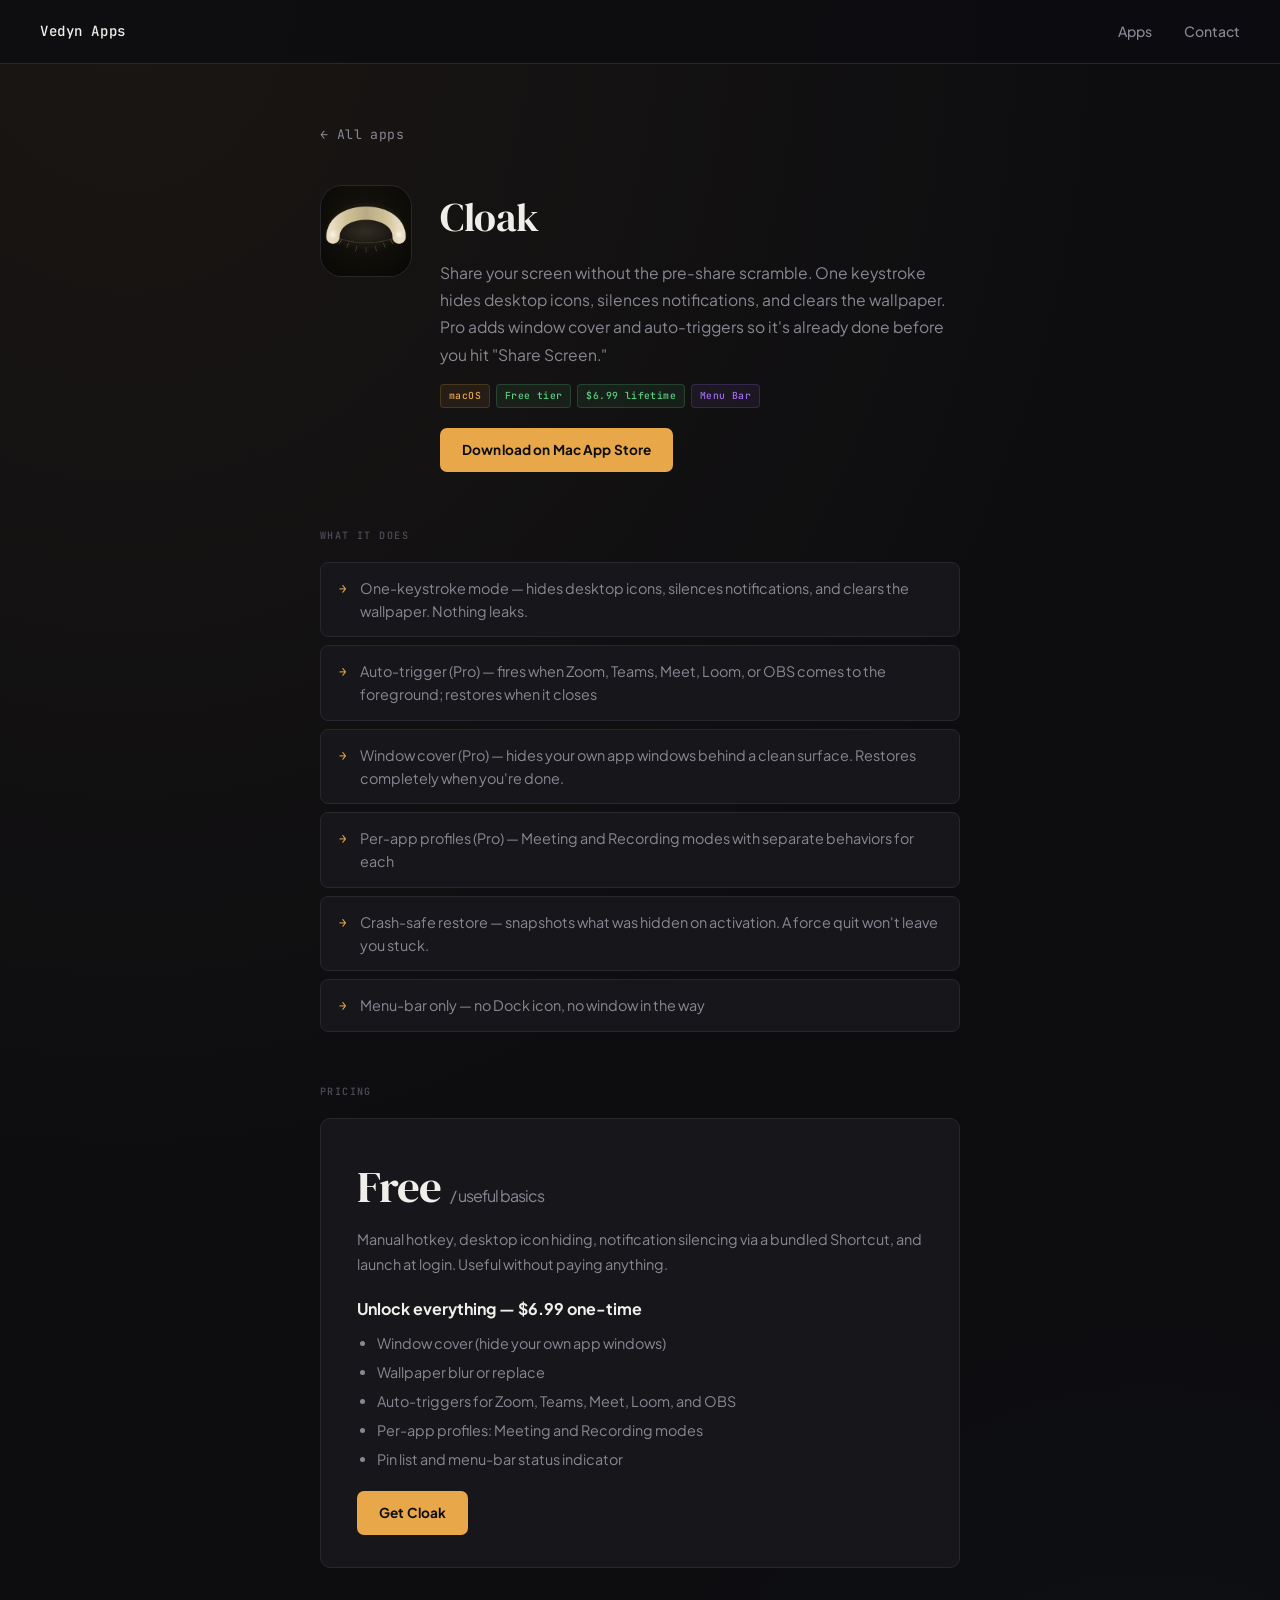
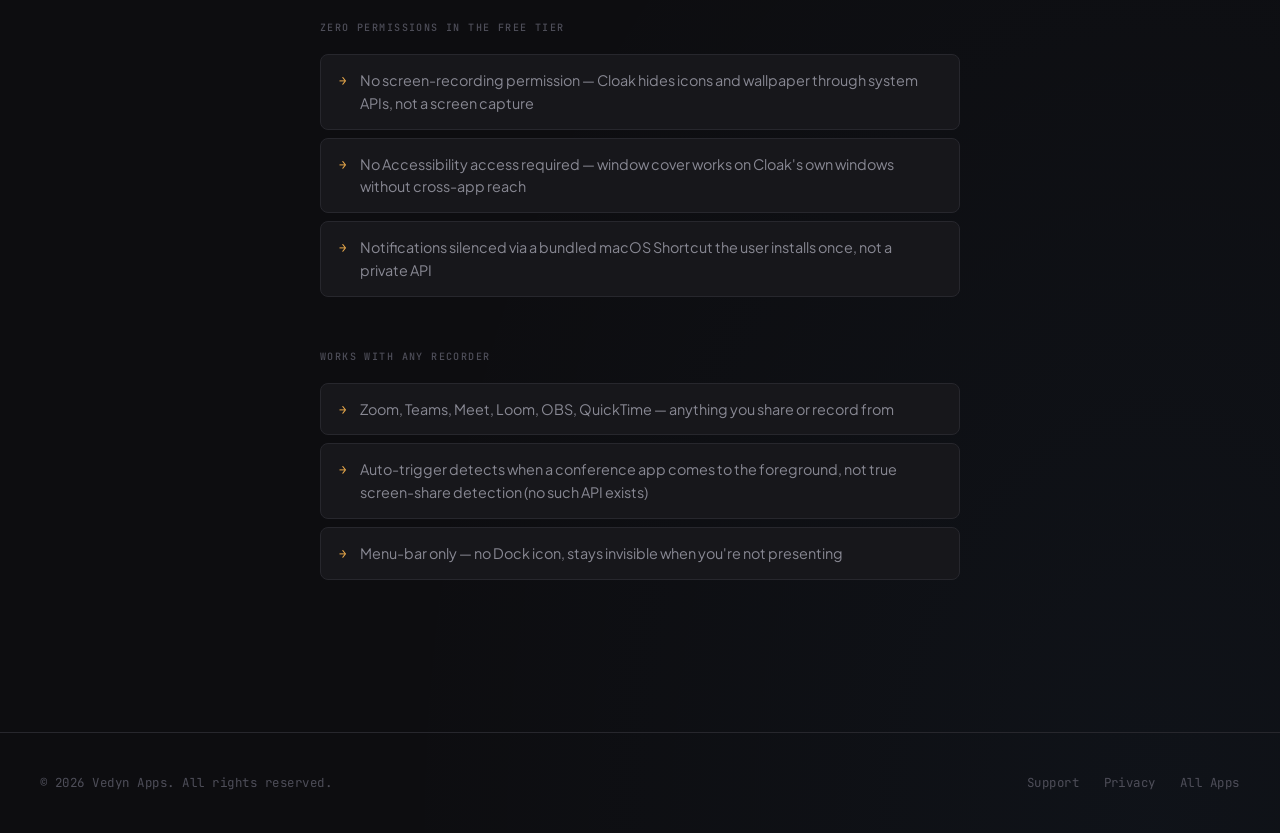
==== cloak/index.html @ dce9fc13 "feat(cloak): add Cloak app to vedynapps.com - New product page at /cloak/ with features, pricing, an" ====
<!DOCTYPE html>
<html lang="en">
<head>
  <meta charset="UTF-8" />
  <meta name="viewport" content="width=device-width, initial-scale=1.0" />
  <title>Cloak — Share your screen without the pre-share scramble</title>
  <meta name="description" content="Cloak hides desktop icons, silences notifications, and clears the wallpaper in one keystroke. Or automatically when Zoom, Teams, or Meet opens. Free basics, $6.99 Lifetime Unlock." />
  <link rel="preconnect" href="https://fonts.googleapis.com" />
  <link rel="preconnect" href="https://fonts.gstatic.com" crossorigin />
  <link rel="stylesheet" href="https://fonts.googleapis.com/css2?family=DM+Serif+Display&family=Plus+Jakarta+Sans:wght@400;500;700&family=JetBrains+Mono:wght@500&display=swap" />
  <link rel="stylesheet" href="../assets/style.css" />
</head>
<body>

<nav>
  <span class="nav-brand">Vedyn Apps</span>
  <div class="nav-links">
    <a href="/">Apps</a>
    <a href="mailto:hello@vedynapps.com">Contact</a>
  </div>
</nav>

<div class="app-page">

  <a class="back-link" href="/">← All apps</a>

  <div class="app-page-header">
    <div class="app-page-icon">
      <img src="../assets/icons/cloak.png" alt="Cloak icon" width="92" height="92" />
    </div>
    <div class="app-page-meta">
      <h1>Cloak</h1>
      <p>Share your screen without the pre-share scramble. One keystroke hides desktop icons, silences notifications, and clears the wallpaper. Pro adds window cover and auto-triggers so it's already done before you hit "Share Screen."</p>
      <div class="tag-row" style="margin-bottom: 20px;">
        <span class="tag">macOS</span>
        <span class="tag green">Free tier</span>
        <span class="tag green">$6.99 lifetime</span>
        <span class="tag purple">Menu Bar</span>
      </div>
      <!-- UPDATE: replace # with your App Store link when live -->
      <a class="cta-btn" href="#">Download on Mac App Store</a>
    </div>
  </div>

  <div class="section">
    <h2>What it does</h2>
    <ul class="feature-list">
      <li>One-keystroke mode — hides desktop icons, silences notifications, and clears the wallpaper. Nothing leaks.</li>
      <li>Auto-trigger (Pro) — fires when Zoom, Teams, Meet, Loom, or OBS comes to the foreground; restores when it closes</li>
      <li>Window cover (Pro) — hides your own app windows behind a clean surface. Restores completely when you're done.</li>
      <li>Per-app profiles (Pro) — Meeting and Recording modes with separate behaviors for each</li>
      <li>Crash-safe restore — snapshots what was hidden on activation. A force quit won't leave you stuck.</li>
      <li>Menu-bar only — no Dock icon, no window in the way</li>
    </ul>
  </div>

  <div class="section">
    <h2>Pricing</h2>
    <div class="pricing-card">
      <div class="price">Free <span>/ useful basics</span></div>
      <p>Manual hotkey, desktop icon hiding, notification silencing via a bundled Shortcut, and launch at login. Useful without paying anything.</p>
      <div style="margin-bottom: 20px;">
        <strong>Unlock everything — $6.99 one-time</strong>
        <ul style="margin-top: 10px; padding-left: 20px; color: var(--muted); font-size: 0.9rem; display: flex; flex-direction: column; gap: 6px;">
          <li>Window cover (hide your own app windows)</li>
          <li>Wallpaper blur or replace</li>
          <li>Auto-triggers for Zoom, Teams, Meet, Loom, and OBS</li>
          <li>Per-app profiles: Meeting and Recording modes</li>
          <li>Pin list and menu-bar status indicator</li>
        </ul>
      </div>
      <!-- UPDATE: replace # with App Store link -->
      <a class="cta-btn" href="#">Get Cloak</a>
    </div>
  </div>

  <div class="section">
    <h2>Zero permissions in the free tier</h2>
    <ul class="feature-list">
      <li>No screen-recording permission — Cloak hides icons and wallpaper through system APIs, not a screen capture</li>
      <li>No Accessibility access required — window cover works on Cloak's own windows without cross-app reach</li>
      <li>Notifications silenced via a bundled macOS Shortcut the user installs once, not a private API</li>
    </ul>
  </div>

  <div class="section">
    <h2>Works with any recorder</h2>
    <ul class="feature-list">
      <li>Zoom, Teams, Meet, Loom, OBS, QuickTime — anything you share or record from</li>
      <li>Auto-trigger detects when a conference app comes to the foreground, not true screen-share detection (no such API exists)</li>
      <li>Menu-bar only — no Dock icon, stays invisible when you're not presenting</li>
    </ul>
  </div>

</div>

<footer>
  <span>© 2026 Vedyn Apps. All rights reserved.</span>
  <div class="footer-links">
    <a href="mailto:support@vedynapps.com">Support</a>
    <a href="/privacy/#cloak">Privacy</a>
    <a href="/">All Apps</a>
  </div>
</footer>

</body>
</html>
---- assets/style.css ----
*, *::before, *::after { box-sizing: border-box; margin: 0; padding: 0; }

:root {
  --bg: #0d0d10;
  --surface: #17171b;
  --surface-2: #1e1e23;
  --border: #27272d;
  --border-strong: #38383f;
  --text: #f0eee8;
  --muted: #888893;
  --muted-2: #4e4e59;
  --accent: #e8a84a;
  --accent-soft: rgba(232, 168, 74, 0.08);
  --accent-glow: 0 0 0 1px rgba(232, 168, 74, 0.45), 0 20px 60px rgba(232, 168, 74, 0.07);
  --radius: 10px;
  --max: 1100px;
  --font-display: 'DM Serif Display', Georgia, serif;
  --font-body: 'Plus Jakarta Sans', system-ui, sans-serif;
  --font-mono: 'JetBrains Mono', 'Courier New', monospace;
}

body {
  background-color: var(--bg);
  background-image:
    radial-gradient(ellipse 80% 50% at 10% 0%, rgba(232, 168, 74, 0.06) 0%, transparent 100%),
    radial-gradient(ellipse 60% 50% at 90% 100%, rgba(74, 158, 240, 0.04) 0%, transparent 100%);
  color: var(--text);
  font-family: var(--font-body);
  font-size: 16px;
  line-height: 1.6;
  -webkit-font-smoothing: antialiased;
  animation: pageFade 0.4s ease both;
}

@keyframes pageFade {
  from { opacity: 0; transform: translateY(8px); }
  to   { opacity: 1; transform: translateY(0); }
}

@keyframes fadeUp {
  from { opacity: 0; transform: translateY(16px); }
  to   { opacity: 1; transform: translateY(0); }
}

a { color: inherit; text-decoration: none; }

/* ── Nav ── */
nav {
  display: flex;
  align-items: center;
  justify-content: space-between;
  padding: 20px 40px;
  border-bottom: 1px solid var(--border);
  position: sticky;
  top: 0;
  background: rgba(13, 13, 16, 0.88);
  backdrop-filter: blur(20px);
  -webkit-backdrop-filter: blur(20px);
  z-index: 100;
}
.nav-brand {
  font-family: var(--font-mono);
  font-weight: 500;
  font-size: 0.88rem;
  letter-spacing: 0.04em;
  color: var(--text);
}
.nav-links { display: flex; gap: 32px; }
.nav-links a {
  color: var(--muted);
  font-size: 0.875rem;
  font-weight: 500;
  transition: color 0.18s;
}
.nav-links a:hover { color: var(--text); }

/* ── Hero ── */
.hero {
  text-align: left;
  padding: 120px 40px 88px;
  max-width: var(--max);
  margin: 0 auto;
  position: relative;
}
.hero::before {
  content: '── no accounts  ·  one-time pricing  ·  local-first';
  display: block;
  font-family: var(--font-mono);
  font-size: 0.67rem;
  color: var(--accent);
  letter-spacing: 0.1em;
  margin-bottom: 40px;
  animation: fadeUp 0.5s 0.05s ease both;
}
.hero h1 {
  font-family: var(--font-display);
  font-size: clamp(3.4rem, 7vw, 6rem);
  font-weight: 400;
  letter-spacing: -1px;
  line-height: 1.02;
  margin-bottom: 28px;
  animation: fadeUp 0.5s 0.15s ease both;
}
.hero p {
  color: var(--muted);
  font-size: 1.05rem;
  max-width: 480px;
  line-height: 1.82;
  animation: fadeUp 0.5s 0.25s ease both;
}

/* ── Mission ── */
.mission {
  display: grid;
  grid-template-columns: 1fr 1fr;
  gap: 64px;
  max-width: var(--max);
  margin: 0 auto;
  padding: 72px 40px 80px;
  border-top: 1px solid var(--border);
}
.mission-block {
  background: none;
  border: none;
  border-radius: 0;
  padding: 0;
  box-shadow: none;
}
.mission-label {
  display: block;
  font-family: var(--font-mono);
  font-size: 0.63rem;
  font-weight: 500;
  text-transform: uppercase;
  letter-spacing: 0.14em;
  color: var(--accent);
  background: none;
  border-radius: 0;
  padding: 0;
  margin-bottom: 20px;
}
.mission-block p {
  color: var(--muted);
  font-size: 0.94rem;
  line-height: 1.92;
}

/* ── Section divider ── */
.section-header {
  max-width: var(--max);
  margin: 0 auto;
  padding: 56px 40px 24px;
  border-top: 1px solid var(--border);
}
.section-header h2 {
  font-family: var(--font-mono);
  font-size: 0.63rem;
  font-weight: 500;
  text-transform: uppercase;
  letter-spacing: 0.14em;
  color: var(--muted-2);
}

/* ── App grid ── */
.apps-grid {
  display: grid;
  grid-template-columns: repeat(auto-fit, minmax(300px, 1fr));
  gap: 14px;
  max-width: var(--max);
  margin: 0 auto;
  padding: 0 40px 120px;
}
.app-card {
  background: var(--surface);
  border: 1px solid var(--border);
  border-radius: var(--radius);
  padding: 32px;
  transition: border-color 0.25s, box-shadow 0.25s, transform 0.2s;
  cursor: pointer;
  display: block;
}
.app-card:hover {
  border-color: var(--accent);
  box-shadow: var(--accent-glow);
  transform: translateY(-4px);
}
.app-icon {
  width: 60px;
  height: 60px;
  border-radius: 14px;
  background: var(--surface-2);
  display: flex;
  align-items: center;
  justify-content: center;
  font-size: 1.8rem;
  margin-bottom: 20px;
  overflow: hidden;
}
.app-icon img {
  width: 60px;
  height: 60px;
  border-radius: 14px;
  object-fit: cover;
}
.app-card h2 {
  font-size: 1.1rem;
  font-weight: 700;
  margin-bottom: 8px;
  color: var(--text);
}
.app-card p {
  color: var(--muted);
  font-size: 0.875rem;
  margin-bottom: 20px;
  line-height: 1.72;
}
.tag-row { display: flex; gap: 6px; flex-wrap: wrap; }
.tag {
  font-family: var(--font-mono);
  font-size: 0.61rem;
  font-weight: 500;
  padding: 3px 8px;
  border-radius: 4px;
  background: var(--accent-soft);
  color: var(--accent);
  border: 1px solid rgba(232, 168, 74, 0.18);
  letter-spacing: 0.04em;
}
.tag.green {
  background: rgba(90, 210, 130, 0.08);
  color: #5ad282;
  border-color: rgba(90, 210, 130, 0.2);
}
.tag.blue {
  background: rgba(74, 158, 240, 0.08);
  color: #4a9ef0;
  border-color: rgba(74, 158, 240, 0.2);
}
.tag.pink {
  background: rgba(240, 100, 160, 0.08);
  color: #f064a0;
  border-color: rgba(240, 100, 160, 0.2);
}
.tag.purple {
  background: rgba(160, 110, 240, 0.08);
  color: #a06ef0;
  border-color: rgba(160, 110, 240, 0.2);
}

/* ── App page ── */
.app-page {
  max-width: 720px;
  margin: 0 auto;
  padding: 56px 40px 100px;
}
.app-page-header {
  display: flex;
  align-items: flex-start;
  gap: 28px;
  margin-bottom: 56px;
}
.app-page-icon {
  width: 92px;
  height: 92px;
  border-radius: 22px;
  background: var(--surface);
  border: 1px solid var(--border);
  display: flex;
  align-items: center;
  justify-content: center;
  font-size: 2.6rem;
  flex-shrink: 0;
  overflow: hidden;
}
.app-page-icon img {
  width: 92px;
  height: 92px;
  border-radius: 22px;
  object-fit: cover;
}
.app-page-meta h1 {
  font-family: var(--font-display);
  font-size: 2.5rem;
  font-weight: 400;
  letter-spacing: -0.5px;
  margin-bottom: 10px;
}
.app-page-meta p { color: var(--muted); margin-bottom: 16px; font-size: 0.98rem; line-height: 1.75; }
.cta-btn {
  display: inline-block;
  background: var(--accent);
  color: #0d0d10;
  font-size: 0.85rem;
  font-weight: 700;
  padding: 11px 22px;
  border-radius: 7px;
  margin-right: 10px;
  transition: opacity 0.15s, transform 0.15s;
  letter-spacing: 0.01em;
}
.cta-btn:hover { opacity: 0.88; transform: translateY(-1px); }
.cta-btn.secondary {
  background: var(--surface);
  color: var(--text);
  border: 1px solid var(--border-strong);
}
.cta-btn.secondary:hover { background: var(--surface-2); opacity: 1; }

.section { margin-bottom: 52px; }
.section h2 {
  font-family: var(--font-mono);
  font-size: 0.63rem;
  font-weight: 500;
  margin-bottom: 18px;
  color: var(--muted-2);
  text-transform: uppercase;
  letter-spacing: 0.14em;
}
.feature-list { list-style: none; display: flex; flex-direction: column; gap: 8px; }
.feature-list li {
  display: flex;
  gap: 14px;
  background: var(--surface);
  border: 1px solid var(--border);
  padding: 14px 18px;
  border-radius: 8px;
  font-size: 0.9rem;
  line-height: 1.58;
  color: var(--muted);
  transition: border-color 0.2s;
}
.feature-list li:hover { border-color: var(--border-strong); }
.feature-list li::before {
  content: "→";
  color: var(--accent);
  flex-shrink: 0;
  font-family: var(--font-mono);
  font-size: 0.78rem;
  margin-top: 2px;
}

.pricing-card {
  background: var(--surface);
  border: 1px solid var(--border);
  border-radius: var(--radius);
  padding: 32px 36px;
}
.pricing-card .price {
  font-family: var(--font-display);
  font-size: 2.8rem;
  font-weight: 400;
  letter-spacing: -1px;
  margin-bottom: 4px;
  color: var(--text);
}
.pricing-card .price span {
  font-size: 1rem;
  color: var(--muted);
  font-weight: 400;
  font-family: var(--font-body);
}
.pricing-card p { color: var(--muted); font-size: 0.9rem; margin-bottom: 20px; line-height: 1.72; }

/* ── Footer ── */
footer {
  border-top: 1px solid var(--border);
  padding: 40px;
  display: flex;
  justify-content: space-between;
  align-items: center;
  color: var(--muted-2);
  font-size: 0.78rem;
  flex-wrap: wrap;
  gap: 12px;
  font-family: var(--font-mono);
  letter-spacing: 0.04em;
}
.footer-links { display: flex; gap: 24px; }
.footer-links a { color: var(--muted-2); transition: color 0.15s; }
.footer-links a:hover { color: var(--muted); }

/* ── Back link ── */
.back-link {
  display: inline-flex;
  align-items: center;
  gap: 6px;
  color: var(--muted);
  font-size: 0.82rem;
  margin-bottom: 40px;
  transition: color 0.15s;
  font-family: var(--font-mono);
  letter-spacing: 0.03em;
}
.back-link:hover { color: var(--text); }

@media (max-width: 640px) {
  nav { padding: 16px 20px; }
  .nav-links { gap: 20px; }
  .hero { padding: 72px 20px 56px; }
  .hero::before { display: none; }
  .mission { grid-template-columns: 1fr; gap: 40px; padding: 56px 20px 64px; }
  .section-header { padding: 48px 20px 20px; }
  .apps-grid { padding: 0 20px 80px; gap: 12px; }
  .app-page { padding: 40px 20px 80px; }
  .app-page-header { flex-direction: column; }
  footer { flex-direction: column; align-items: flex-start; padding: 32px 20px; }
}
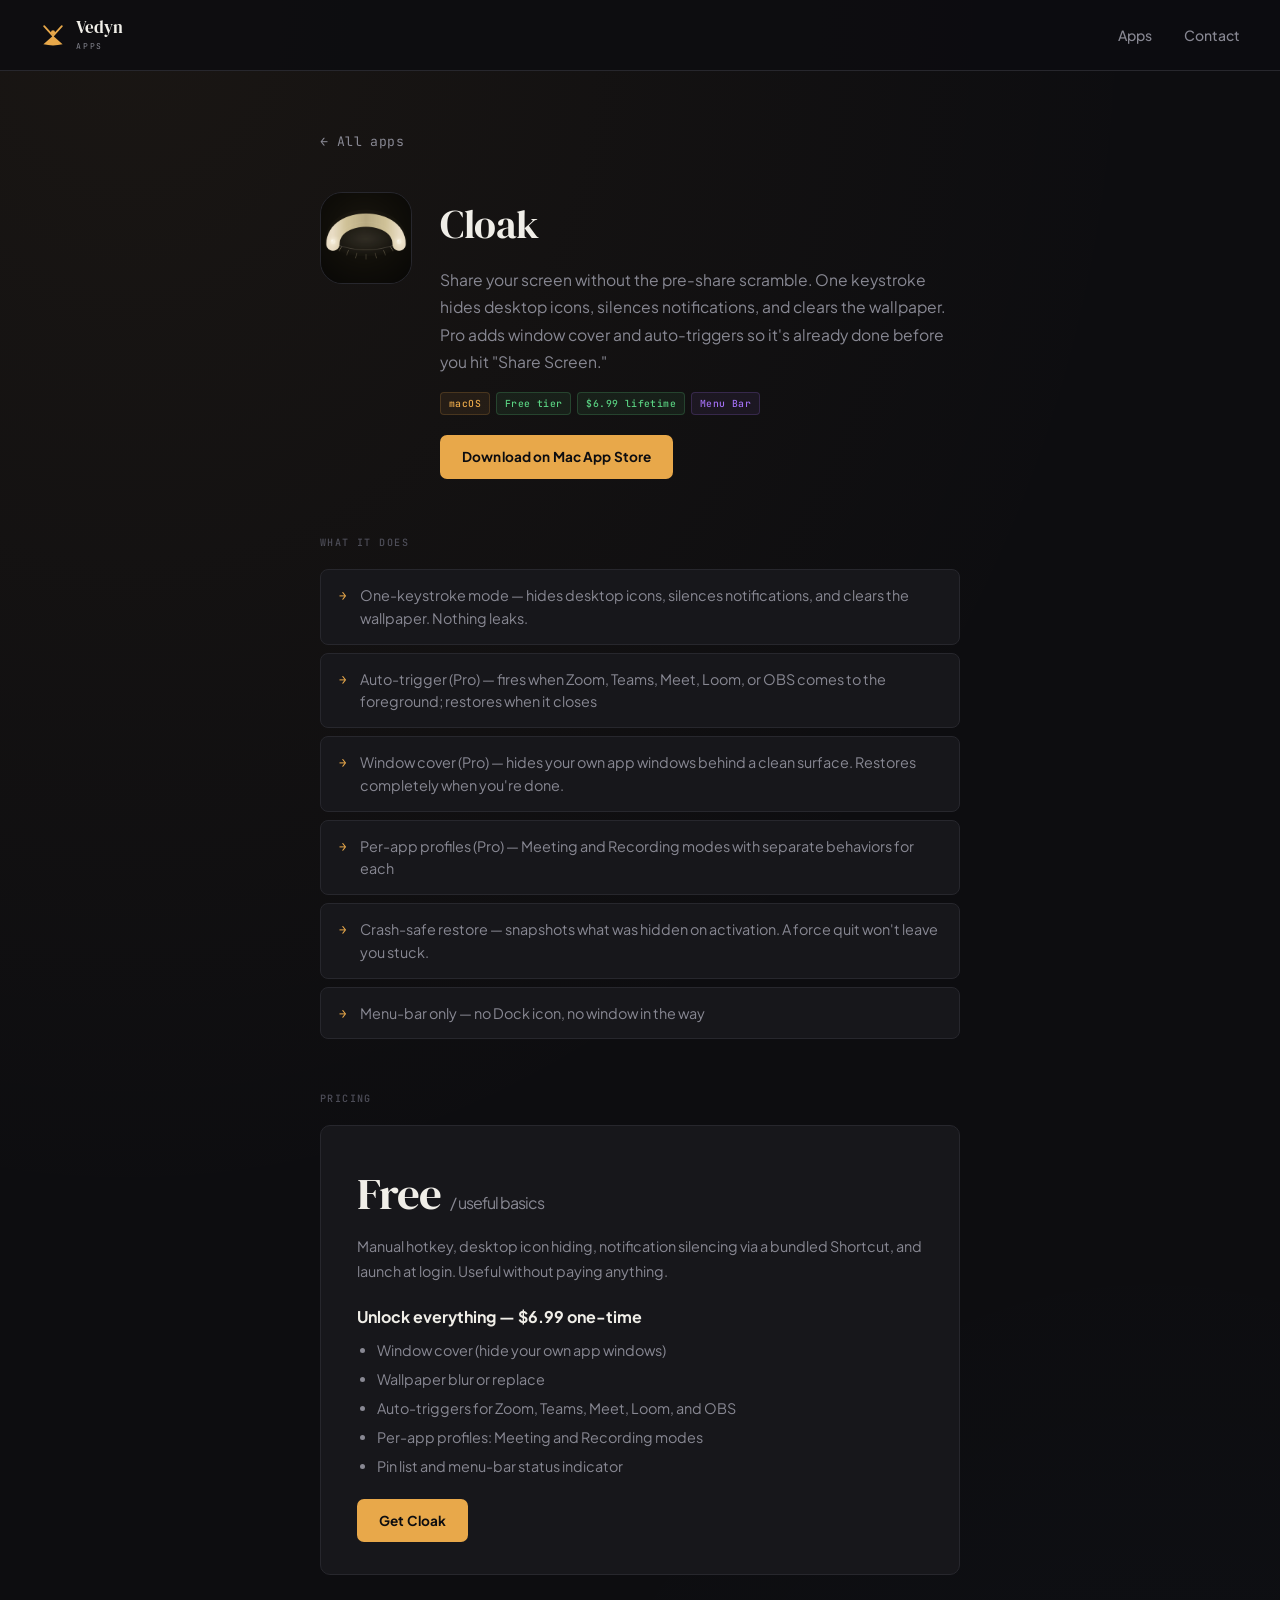
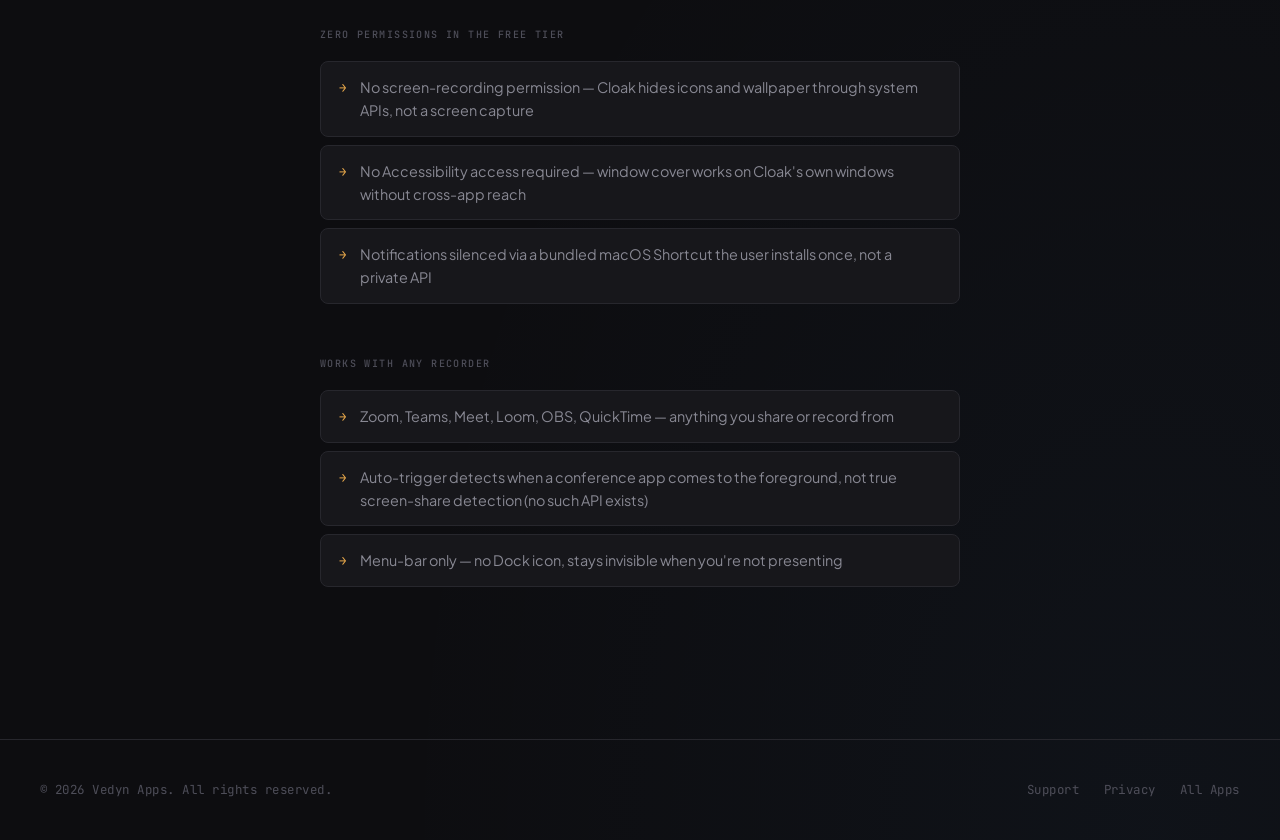
==== commit f313af02: "feat(brand): implement logo lockup and favicon suite site-wide Replace plain-text nav brand with the" ====
--- a/cloak/index.html
+++ b/cloak/index.html
@@ -9,11 +9,28 @@
   <link rel="preconnect" href="https://fonts.gstatic.com" crossorigin />
   <link rel="stylesheet" href="https://fonts.googleapis.com/css2?family=DM+Serif+Display&family=Plus+Jakarta+Sans:wght@400;500;700&family=JetBrains+Mono:wght@500&display=swap" />
   <link rel="stylesheet" href="../assets/style.css" />
+  <link rel="icon" type="image/svg+xml" href="/brand/vedyn-mark.svg" />
+  <link rel="icon" type="image/png" sizes="48x48" href="/brand/favicon-48.png" />
+  <link rel="icon" type="image/png" sizes="32x32" href="/brand/favicon-32.png" />
+  <link rel="icon" type="image/png" sizes="16x16" href="/brand/favicon-16.png" />
+  <link rel="apple-touch-icon" sizes="180x180" href="/brand/apple-touch-icon.png" />
+  <meta name="theme-color" content="#0d0d10" />
 </head>
 <body>
 
 <nav>
-  <span class="nav-brand">Vedyn Apps</span>
+  <a href="/" class="nav-brand">
+    <svg viewBox="0 0 100 100" width="26" height="26" aria-hidden="true" class="nav-mark">
+      <path d="M50,53 L13,86 Q50,94 87,86 Z" fill="currentColor"/>
+      <path d="M50,53 L16,16" fill="none" stroke="currentColor" stroke-width="7" stroke-linecap="round"/>
+      <path d="M50,53 L84,16" fill="none" stroke="currentColor" stroke-width="7" stroke-linecap="round"/>
+      <circle cx="50" cy="40" r="8" fill="currentColor"/>
+    </svg>
+    <span class="nav-wordmark">
+      <span class="nav-name">Vedyn</span>
+      <span class="nav-sub">Apps</span>
+    </span>
+  </a>
   <div class="nav-links">
     <a href="/">Apps</a>
     <a href="mailto:hello@vedynapps.com">Contact</a>
--- a/assets/style.css
+++ b/assets/style.css
@@ -59,11 +59,27 @@
   z-index: 100;
 }
 .nav-brand {
-  font-family: var(--font-mono);
-  font-weight: 500;
-  font-size: 0.88rem;
-  letter-spacing: 0.04em;
+  display: flex;
+  align-items: center;
+  gap: 10px;
+  transition: opacity 0.18s;
+}
+.nav-brand:hover { opacity: 0.72; }
+.nav-mark { color: var(--accent); flex-shrink: 0; display: block; }
+.nav-wordmark { display: flex; flex-direction: column; line-height: 1; }
+.nav-name {
+  font-family: var(--font-display);
+  font-size: 1.05rem;
   color: var(--text);
+  font-weight: 400;
+}
+.nav-sub {
+  font-family: var(--font-mono);
+  font-size: 0.5rem;
+  letter-spacing: 0.22em;
+  text-transform: uppercase;
+  color: var(--muted);
+  margin-top: 5px;
 }
 .nav-links { display: flex; gap: 32px; }
 .nav-links a {
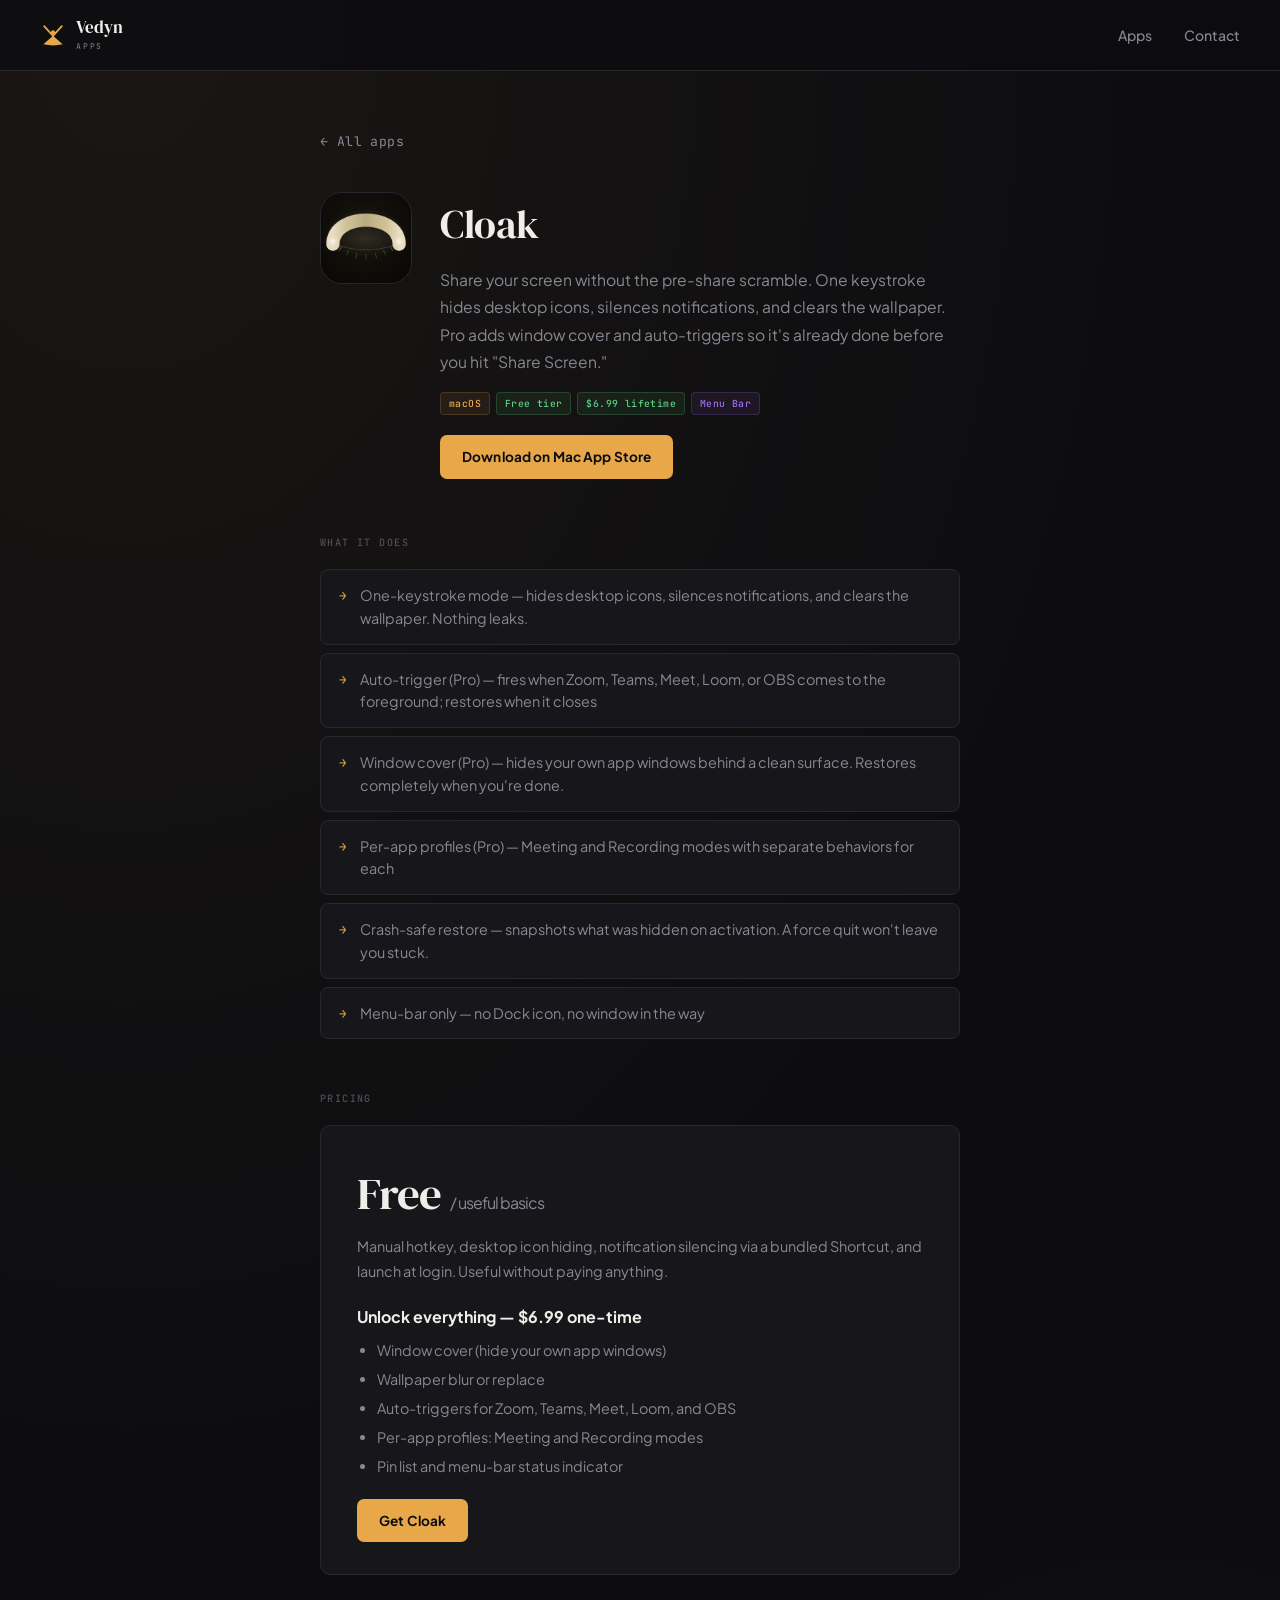
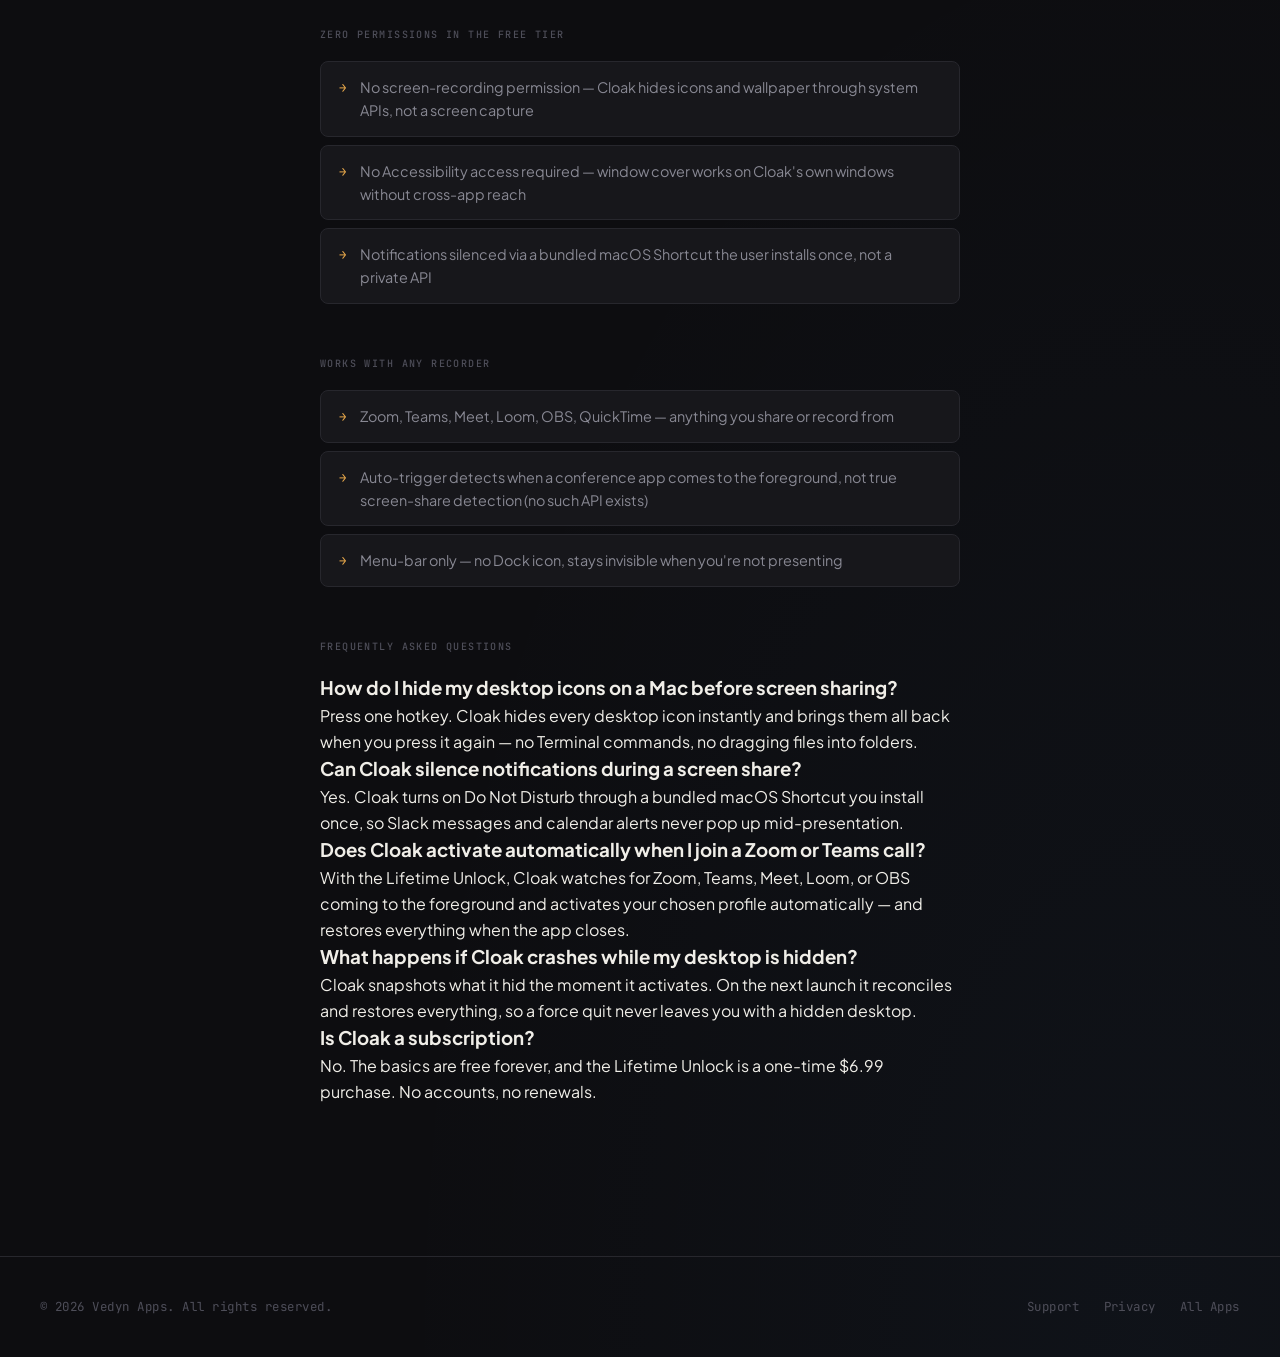
==== commit e739f29d: "feat(seo): add technical SEO baseline across the site - Canonical URLs, Open Graph and Twitter Card " ====
--- a/cloak/index.html
+++ b/cloak/index.html
@@ -3,8 +3,8 @@
 <head>
   <meta charset="UTF-8" />
   <meta name="viewport" content="width=device-width, initial-scale=1.0" />
-  <title>Cloak — Share your screen without the pre-share scramble</title>
-  <meta name="description" content="Cloak hides desktop icons, silences notifications, and clears the wallpaper in one keystroke. Or automatically when Zoom, Teams, or Meet opens. Free basics, $6.99 Lifetime Unlock." />
+  <title>Cloak — Hide Desktop Icons & Mute Notifications for Screen Sharing on Mac</title>
+  <meta name="description" content="Clean your Mac desktop before screen sharing in one keystroke. Cloak hides desktop icons, silences notifications, and clears the wallpaper — or automatically when Zoom, Teams, or Meet opens. Free basics, $6.99 Lifetime Unlock." />
   <link rel="preconnect" href="https://fonts.googleapis.com" />
   <link rel="preconnect" href="https://fonts.gstatic.com" crossorigin />
   <link rel="stylesheet" href="https://fonts.googleapis.com/css2?family=DM+Serif+Display&family=Plus+Jakarta+Sans:wght@400;500;700&family=JetBrains+Mono:wght@500&display=swap" />
@@ -15,6 +15,67 @@
   <link rel="icon" type="image/png" sizes="16x16" href="/brand/favicon-16.png" />
   <link rel="apple-touch-icon" sizes="180x180" href="/brand/apple-touch-icon.png" />
   <meta name="theme-color" content="#0d0d10" />
+  <link rel="canonical" href="https://vedynapps.com/cloak/" />
+  <meta property="og:type" content="website" />
+  <meta property="og:site_name" content="Vedyn Apps" />
+  <meta property="og:url" content="https://vedynapps.com/cloak/" />
+  <meta property="og:title" content="Cloak — Hide Your Desktop Before Screen Sharing on Mac" />
+  <meta property="og:description" content="One keystroke hides desktop icons, silences notifications, and clears the wallpaper — or automatically when Zoom, Teams, or Meet opens. Free basics, $6.99 Lifetime Unlock." />
+  <meta property="og:image" content="https://vedynapps.com/brand/app-icon-1024.png" />
+  <meta name="twitter:card" content="summary" />
+  <meta name="twitter:title" content="Cloak — Hide Your Desktop Before Screen Sharing on Mac" />
+  <meta name="twitter:description" content="One keystroke hides desktop icons, silences notifications, and clears the wallpaper — or automatically when Zoom, Teams, or Meet opens. Free basics, $6.99 Lifetime Unlock." />
+  <meta name="twitter:image" content="https://vedynapps.com/brand/app-icon-1024.png" />
+  <script type="application/ld+json">
+  {
+    "@context": "https://schema.org",
+    "@type": "SoftwareApplication",
+    "name": "Cloak",
+    "url": "https://vedynapps.com/cloak/",
+    "image": "https://vedynapps.com/assets/icons/cloak.png",
+    "description": "Cloak hides desktop icons, silences notifications, and clears the wallpaper on macOS in one keystroke — or automatically when a conference app like Zoom, Teams, or Meet comes to the foreground.",
+    "operatingSystem": "macOS",
+    "applicationCategory": "UtilitiesApplication",
+    "offers": [
+      { "@type": "Offer", "price": "0", "priceCurrency": "USD", "name": "Free tier" },
+      { "@type": "Offer", "price": "6.99", "priceCurrency": "USD", "name": "Lifetime Unlock" }
+    ],
+    "publisher": { "@type": "Organization", "name": "Vedyn Apps", "url": "https://vedynapps.com/" }
+  }
+  </script>
+  <script type="application/ld+json">
+  {
+    "@context": "https://schema.org",
+    "@type": "FAQPage",
+    "mainEntity": [
+      {
+        "@type": "Question",
+        "name": "How do I hide my desktop icons on a Mac before screen sharing?",
+        "acceptedAnswer": { "@type": "Answer", "text": "Press one hotkey. Cloak hides every desktop icon instantly and brings them all back when you press it again — no Terminal commands, no dragging files into folders." }
+      },
+      {
+        "@type": "Question",
+        "name": "Can Cloak silence notifications during a screen share?",
+        "acceptedAnswer": { "@type": "Answer", "text": "Yes. Cloak turns on Do Not Disturb through a bundled macOS Shortcut you install once, so Slack messages and calendar alerts never pop up mid-presentation." }
+      },
+      {
+        "@type": "Question",
+        "name": "Does Cloak activate automatically when I join a Zoom or Teams call?",
+        "acceptedAnswer": { "@type": "Answer", "text": "With the Lifetime Unlock, Cloak watches for Zoom, Teams, Meet, Loom, or OBS coming to the foreground and activates your chosen profile automatically — and restores everything when the app closes." }
+      },
+      {
+        "@type": "Question",
+        "name": "What happens if Cloak crashes while my desktop is hidden?",
+        "acceptedAnswer": { "@type": "Answer", "text": "Cloak snapshots what it hid the moment it activates. On the next launch it reconciles and restores everything, so a force quit never leaves you with a hidden desktop." }
+      },
+      {
+        "@type": "Question",
+        "name": "Is Cloak a subscription?",
+        "acceptedAnswer": { "@type": "Answer", "text": "No. The basics are free forever, and the Lifetime Unlock is a one-time $6.99 purchase. No accounts, no renewals." }
+      }
+    ]
+  }
+  </script>
 </head>
 <body>
 
@@ -109,6 +170,20 @@
     </ul>
   </div>
 
+  <div class="section">
+    <h2>Frequently asked questions</h2>
+    <h3>How do I hide my desktop icons on a Mac before screen sharing?</h3>
+    <p>Press one hotkey. Cloak hides every desktop icon instantly and brings them all back when you press it again — no Terminal commands, no dragging files into folders.</p>
+    <h3>Can Cloak silence notifications during a screen share?</h3>
+    <p>Yes. Cloak turns on Do Not Disturb through a bundled macOS Shortcut you install once, so Slack messages and calendar alerts never pop up mid-presentation.</p>
+    <h3>Does Cloak activate automatically when I join a Zoom or Teams call?</h3>
+    <p>With the Lifetime Unlock, Cloak watches for Zoom, Teams, Meet, Loom, or OBS coming to the foreground and activates your chosen profile automatically — and restores everything when the app closes.</p>
+    <h3>What happens if Cloak crashes while my desktop is hidden?</h3>
+    <p>Cloak snapshots what it hid the moment it activates. On the next launch it reconciles and restores everything, so a force quit never leaves you with a hidden desktop.</p>
+    <h3>Is Cloak a subscription?</h3>
+    <p>No. The basics are free forever, and the Lifetime Unlock is a one-time $6.99 purchase. No accounts, no renewals.</p>
+  </div>
+
 </div>
 
 <footer>
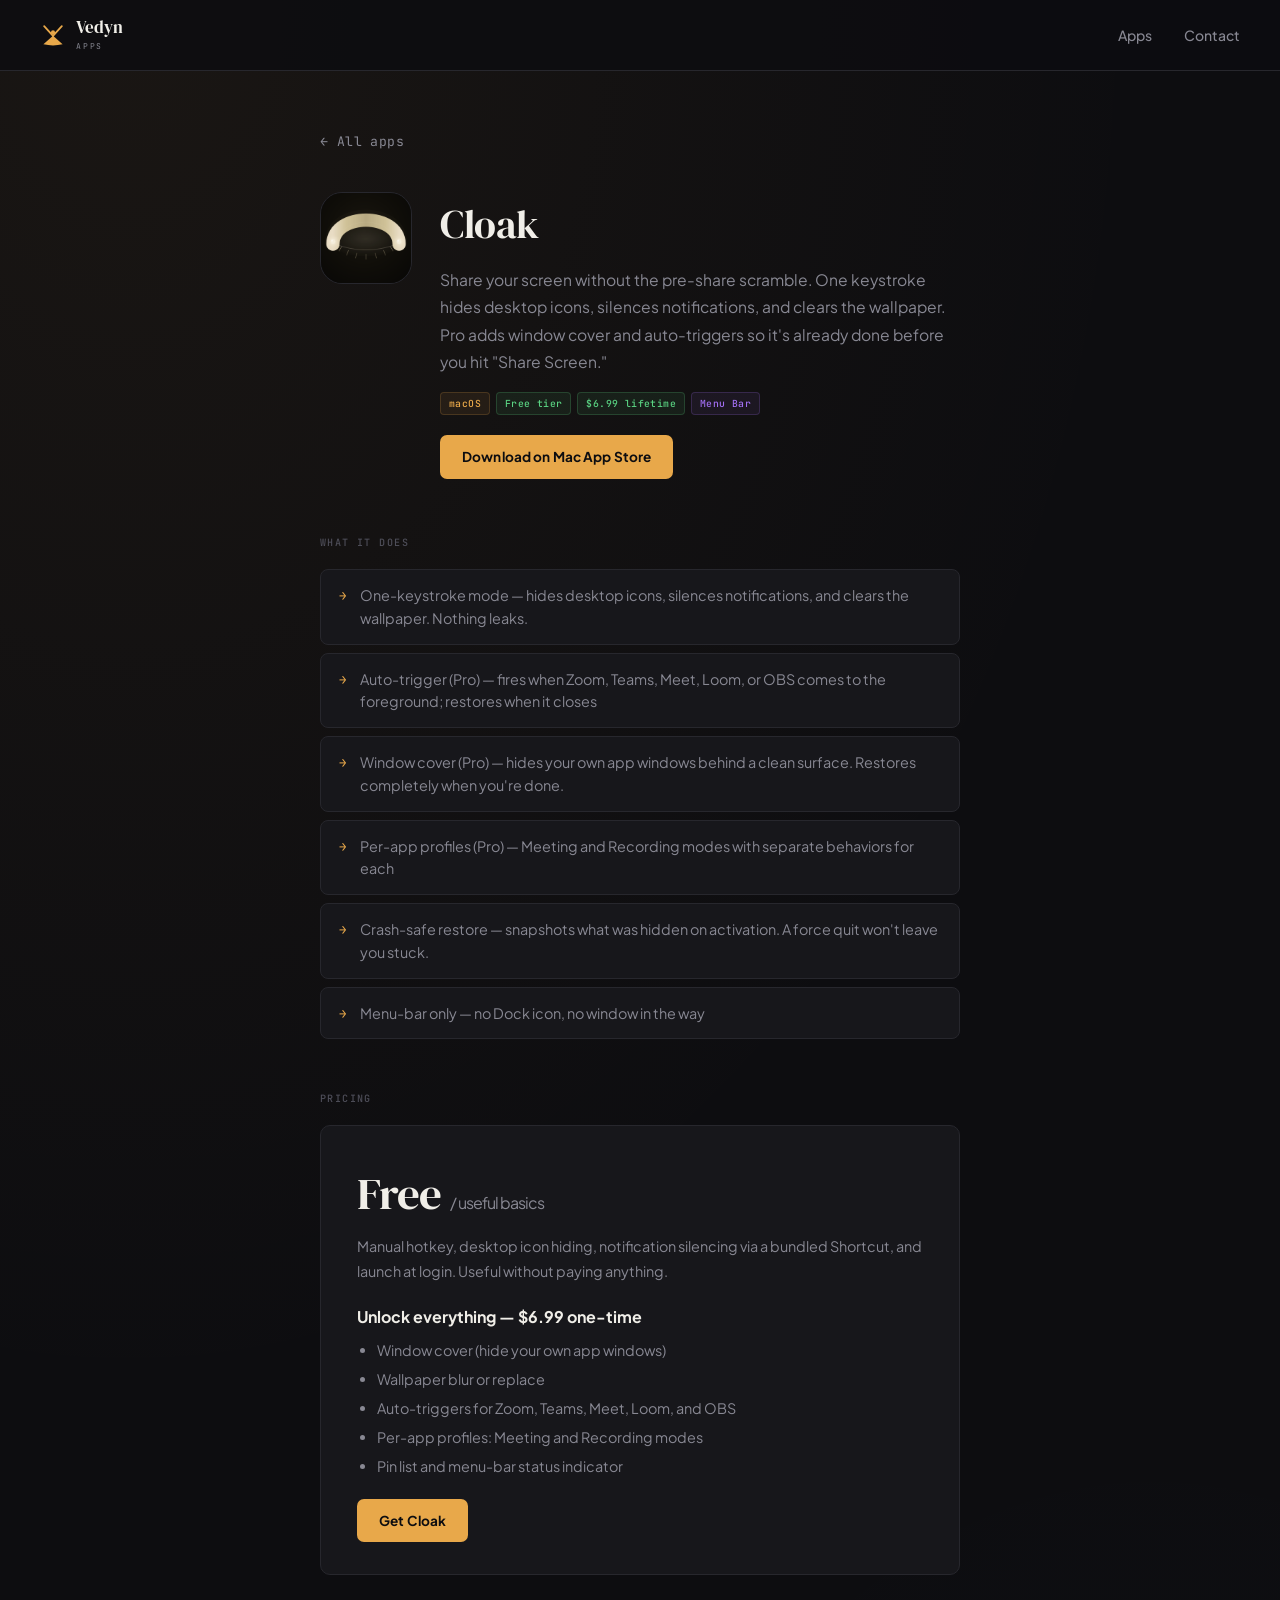
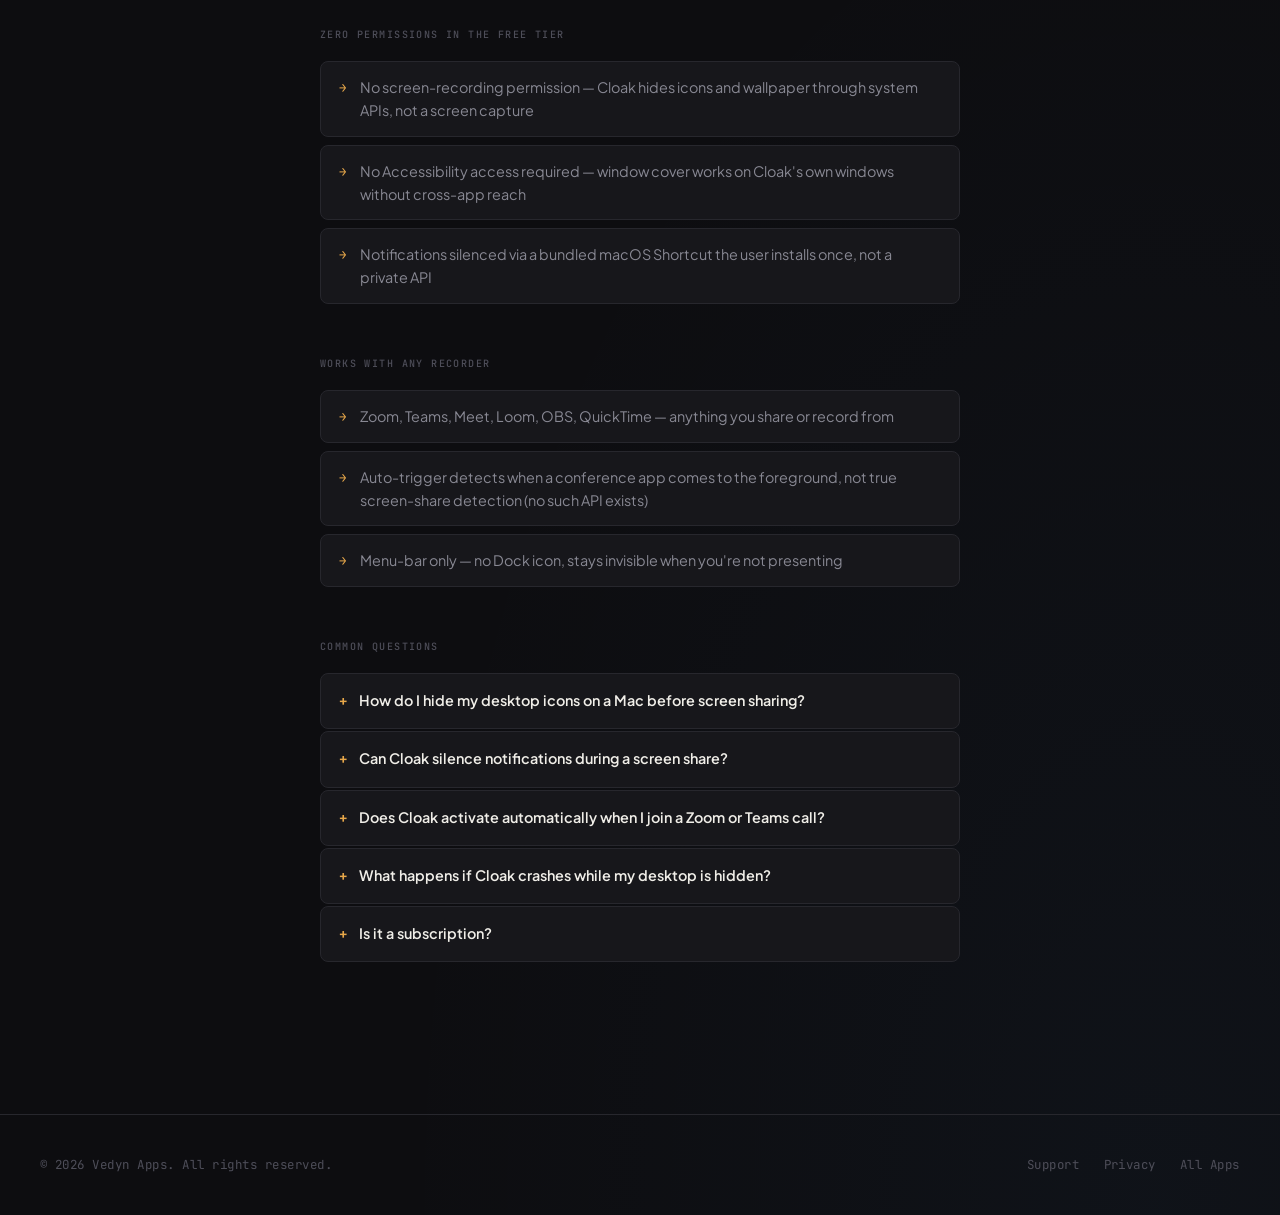
==== commit a888dbdb: "refine(seo): humanize copy, fix titles, theme the FAQ sections Titles were keyword-stuffed and over " ====
--- a/cloak/index.html
+++ b/cloak/index.html
@@ -3,8 +3,8 @@
 <head>
   <meta charset="UTF-8" />
   <meta name="viewport" content="width=device-width, initial-scale=1.0" />
-  <title>Cloak — Hide Desktop Icons & Mute Notifications for Screen Sharing on Mac</title>
-  <meta name="description" content="Clean your Mac desktop before screen sharing in one keystroke. Cloak hides desktop icons, silences notifications, and clears the wallpaper — or automatically when Zoom, Teams, or Meet opens. Free basics, $6.99 Lifetime Unlock." />
+  <title>Cloak — Clean Your Mac Desktop Before Screen Sharing</title>
+  <meta name="description" content="One keystroke hides desktop icons, silences notifications, and clears the wallpaper before you share your screen. Or automatically when Zoom, Teams, or Meet opens. Free basics, $6.99 Lifetime Unlock." />
   <link rel="preconnect" href="https://fonts.googleapis.com" />
   <link rel="preconnect" href="https://fonts.gstatic.com" crossorigin />
   <link rel="stylesheet" href="https://fonts.googleapis.com/css2?family=DM+Serif+Display&family=Plus+Jakarta+Sans:wght@400;500;700&family=JetBrains+Mono:wght@500&display=swap" />
@@ -171,17 +171,29 @@
   </div>
 
   <div class="section">
-    <h2>Frequently asked questions</h2>
-    <h3>How do I hide my desktop icons on a Mac before screen sharing?</h3>
-    <p>Press one hotkey. Cloak hides every desktop icon instantly and brings them all back when you press it again — no Terminal commands, no dragging files into folders.</p>
-    <h3>Can Cloak silence notifications during a screen share?</h3>
-    <p>Yes. Cloak turns on Do Not Disturb through a bundled macOS Shortcut you install once, so Slack messages and calendar alerts never pop up mid-presentation.</p>
-    <h3>Does Cloak activate automatically when I join a Zoom or Teams call?</h3>
-    <p>With the Lifetime Unlock, Cloak watches for Zoom, Teams, Meet, Loom, or OBS coming to the foreground and activates your chosen profile automatically — and restores everything when the app closes.</p>
-    <h3>What happens if Cloak crashes while my desktop is hidden?</h3>
-    <p>Cloak snapshots what it hid the moment it activates. On the next launch it reconciles and restores everything, so a force quit never leaves you with a hidden desktop.</p>
-    <h3>Is Cloak a subscription?</h3>
-    <p>No. The basics are free forever, and the Lifetime Unlock is a one-time $6.99 purchase. No accounts, no renewals.</p>
+    <h2>Common questions</h2>
+    <div class="faq-list">
+      <details class="faq-item">
+        <summary>How do I hide my desktop icons on a Mac before screen sharing?</summary>
+        <p class="faq-answer">Press one hotkey. Cloak hides every desktop icon instantly and brings them all back when you press it again — no Terminal commands, no dragging files into folders.</p>
+      </details>
+      <details class="faq-item">
+        <summary>Can Cloak silence notifications during a screen share?</summary>
+        <p class="faq-answer">Yes. Cloak turns on Do Not Disturb via a bundled macOS Shortcut you install once — Slack messages and calendar alerts stay quiet for the entire presentation.</p>
+      </details>
+      <details class="faq-item">
+        <summary>Does Cloak activate automatically when I join a Zoom or Teams call?</summary>
+        <p class="faq-answer">With the Lifetime Unlock, Cloak watches for Zoom, Teams, Meet, Loom, or OBS coming to the foreground and fires your chosen profile automatically — then restores everything the moment the app closes.</p>
+      </details>
+      <details class="faq-item">
+        <summary>What happens if Cloak crashes while my desktop is hidden?</summary>
+        <p class="faq-answer">Cloak snapshots what it hid the moment it activates. On relaunch it finds and restores everything, so a force quit never leaves you with a permanently hidden desktop.</p>
+      </details>
+      <details class="faq-item">
+        <summary>Is it a subscription?</summary>
+        <p class="faq-answer">No. The basics are free forever, and the Lifetime Unlock is a one-time $6.99 purchase. No accounts, no renewals.</p>
+      </details>
+    </div>
   </div>
 
 </div>
--- a/assets/style.css
+++ b/assets/style.css
@@ -377,6 +377,49 @@
 }
 .pricing-card p { color: var(--muted); font-size: 0.9rem; margin-bottom: 20px; line-height: 1.72; }
 
+/* ── FAQ ── */
+.faq-list { display: flex; flex-direction: column; gap: 2px; }
+.faq-item {
+  background: var(--surface);
+  border: 1px solid var(--border);
+  border-radius: 8px;
+  overflow: hidden;
+  transition: border-color 0.2s;
+}
+.faq-item:hover { border-color: var(--border-strong); }
+.faq-item[open] { border-color: var(--border-strong); }
+.faq-item summary {
+  list-style: none;
+  display: flex;
+  align-items: flex-start;
+  gap: 12px;
+  padding: 16px 18px;
+  cursor: pointer;
+  font-size: 0.9rem;
+  font-weight: 600;
+  color: var(--text);
+  line-height: 1.5;
+  user-select: none;
+}
+.faq-item summary::-webkit-details-marker { display: none; }
+.faq-item summary::before {
+  content: "+";
+  color: var(--accent);
+  font-family: var(--font-mono);
+  font-size: 0.88rem;
+  flex-shrink: 0;
+  line-height: 1.58;
+  transition: transform 0.18s;
+}
+.faq-item[open] summary::before { transform: rotate(45deg); }
+.faq-item[open] summary { border-bottom: 1px solid var(--border); }
+.faq-answer {
+  padding: 14px 18px 16px 42px;
+  color: var(--muted);
+  font-size: 0.9rem;
+  line-height: 1.72;
+}
+
 /* ── Footer ── */
 footer {
   border-top: 1px solid var(--border);
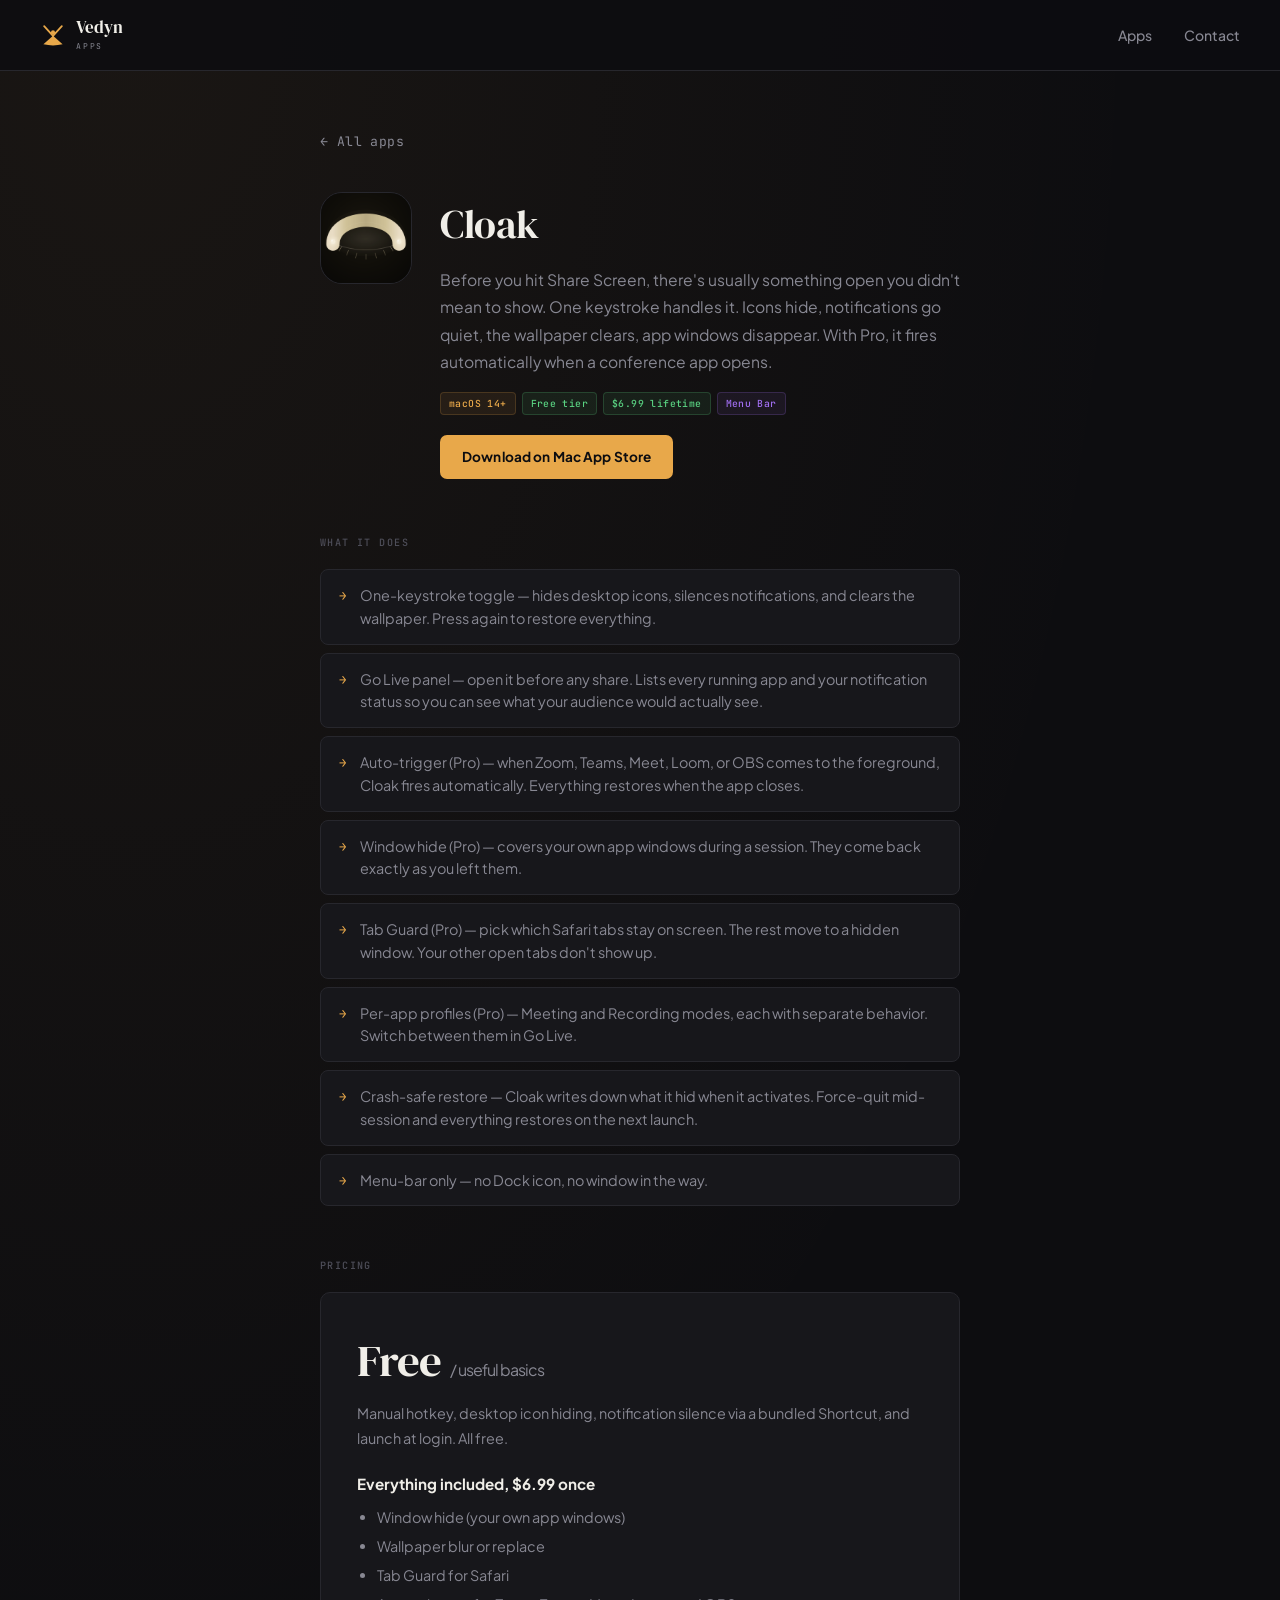
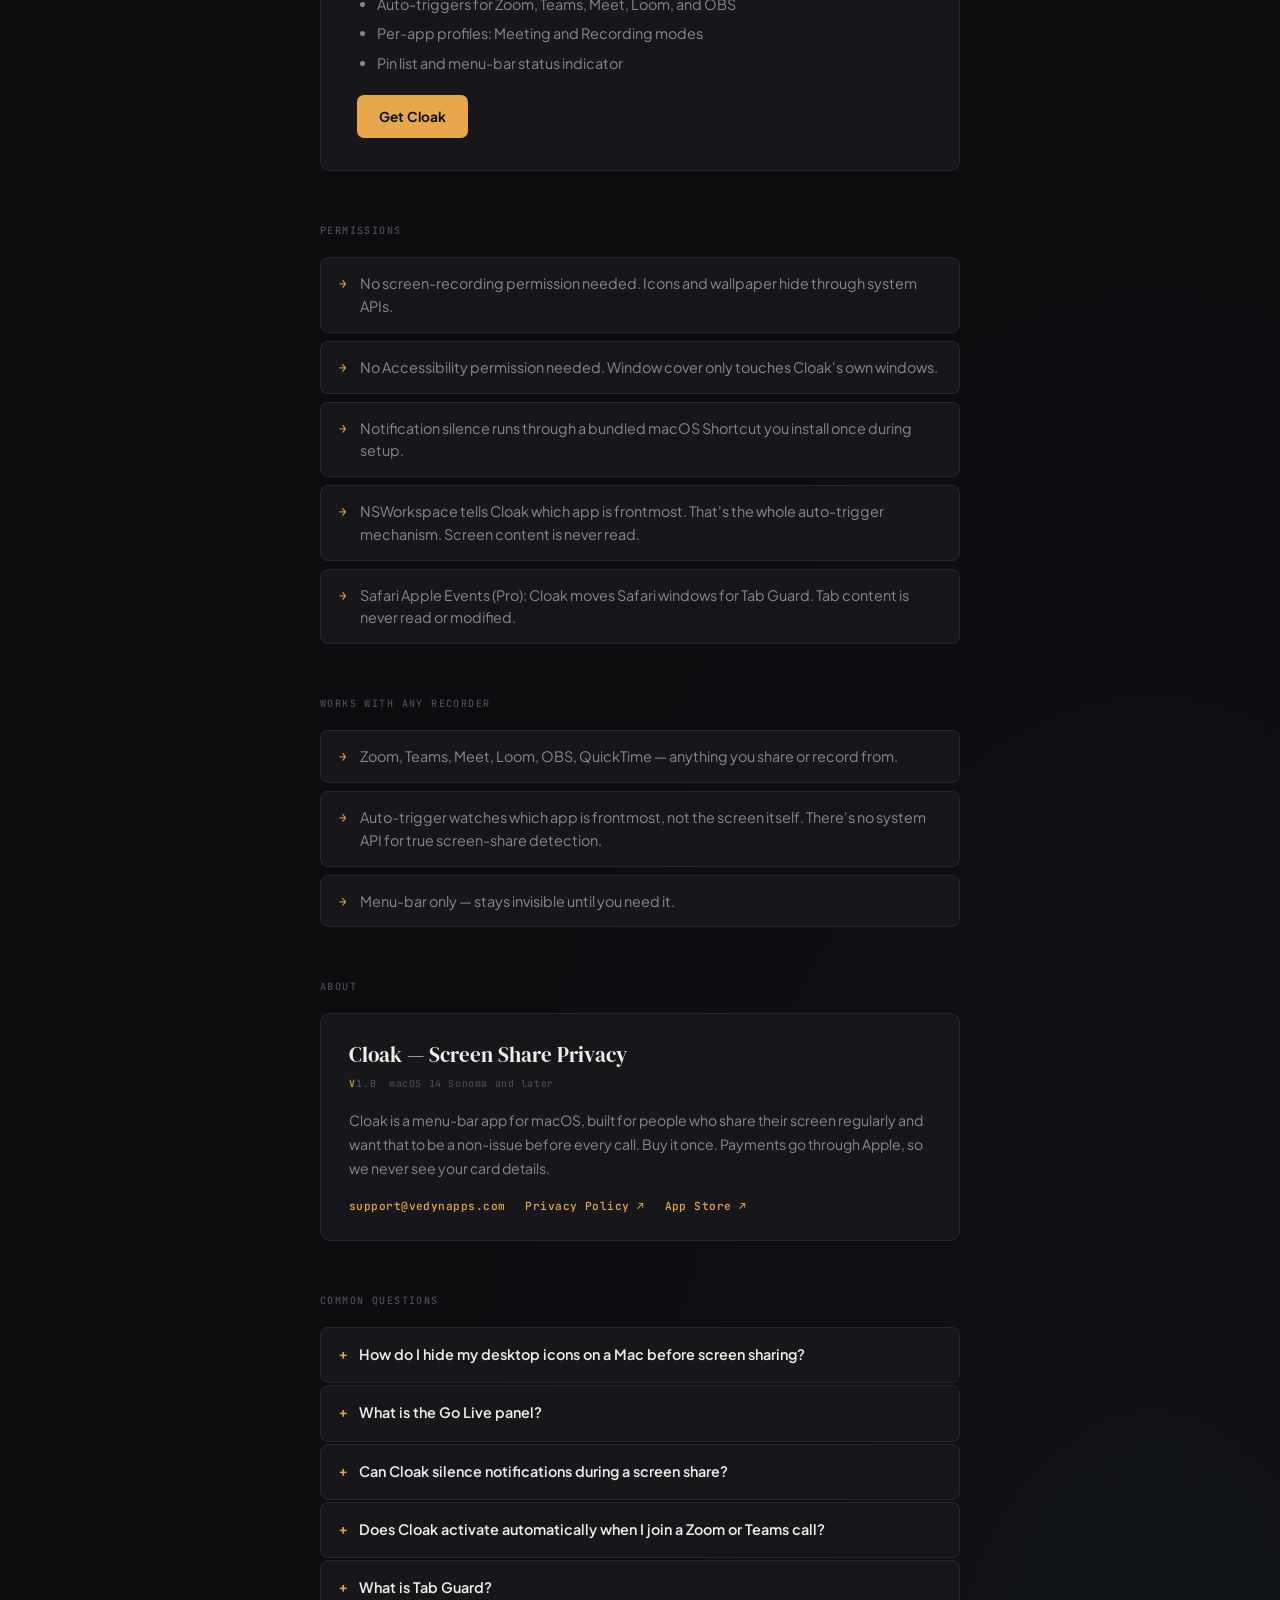
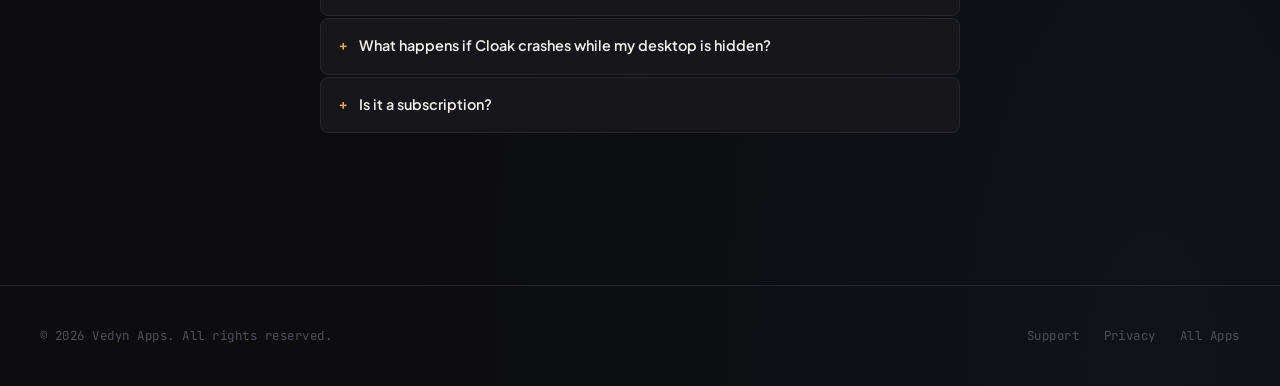
==== commit 6210c588: "feat(cloak): update app page, homepage sections, and privacy policy - index: split apps grid into ma" ====
--- a/cloak/index.html
+++ b/cloak/index.html
@@ -3,8 +3,8 @@
 <head>
   <meta charset="UTF-8" />
   <meta name="viewport" content="width=device-width, initial-scale=1.0" />
-  <title>Cloak — Clean Your Mac Desktop Before Screen Sharing</title>
-  <meta name="description" content="One keystroke hides desktop icons, silences notifications, and clears the wallpaper before you share your screen. Or automatically when Zoom, Teams, or Meet opens. Free basics, $6.99 Lifetime Unlock." />
+  <title>Cloak — Screen Share Privacy for Mac</title>
+  <meta name="description" content="One keystroke hides desktop icons, silences notifications, clears the wallpaper, and covers app windows. Go Live shows what's leaking before you share. Free basics, $6.99 Lifetime Unlock." />
   <link rel="preconnect" href="https://fonts.googleapis.com" />
   <link rel="preconnect" href="https://fonts.gstatic.com" crossorigin />
   <link rel="stylesheet" href="https://fonts.googleapis.com/css2?family=DM+Serif+Display&family=Plus+Jakarta+Sans:wght@400;500;700&family=JetBrains+Mono:wght@500&display=swap" />
@@ -19,13 +19,73 @@
   <meta property="og:type" content="website" />
   <meta property="og:site_name" content="Vedyn Apps" />
   <meta property="og:url" content="https://vedynapps.com/cloak/" />
-  <meta property="og:title" content="Cloak — Hide Your Desktop Before Screen Sharing on Mac" />
-  <meta property="og:description" content="One keystroke hides desktop icons, silences notifications, and clears the wallpaper — or automatically when Zoom, Teams, or Meet opens. Free basics, $6.99 Lifetime Unlock." />
+  <meta property="og:title" content="Cloak — Screen Share Privacy for Mac" />
+  <meta property="og:description" content="One keystroke hides desktop icons, silences notifications, clears the wallpaper, and covers app windows. Go Live shows what's leaking before you share. Free basics, $6.99 Lifetime Unlock." />
   <meta property="og:image" content="https://vedynapps.com/brand/app-icon-1024.png" />
   <meta name="twitter:card" content="summary" />
-  <meta name="twitter:title" content="Cloak — Hide Your Desktop Before Screen Sharing on Mac" />
-  <meta name="twitter:description" content="One keystroke hides desktop icons, silences notifications, and clears the wallpaper — or automatically when Zoom, Teams, or Meet opens. Free basics, $6.99 Lifetime Unlock." />
+  <meta name="twitter:title" content="Cloak — Screen Share Privacy for Mac" />
+  <meta name="twitter:description" content="One keystroke hides desktop icons, silences notifications, clears the wallpaper, and covers app windows. Go Live shows what's leaking before you share. Free basics, $6.99 Lifetime Unlock." />
   <meta name="twitter:image" content="https://vedynapps.com/brand/app-icon-1024.png" />
+  <style>
+    .about-card {
+      background: var(--surface);
+      border: 1px solid var(--border);
+      border-radius: var(--radius);
+      padding: 24px 28px;
+    }
+    .about-app-name {
+      font-family: var(--font-display);
+      font-size: 1.3rem;
+      font-weight: 400;
+      color: var(--text);
+      margin-bottom: 4px;
+    }
+    .about-version-row {
+      display: flex;
+      align-items: center;
+      gap: 12px;
+      margin-bottom: 16px;
+      flex-wrap: wrap;
+    }
+    .about-version {
+      font-family: var(--font-mono);
+      font-size: 0.62rem;
+      font-weight: 500;
+      color: var(--muted-2);
+      text-transform: uppercase;
+      letter-spacing: 0.1em;
+    }
+    .about-version::before {
+      content: "v";
+      color: var(--accent);
+    }
+    .about-platform {
+      font-family: var(--font-mono);
+      font-size: 0.62rem;
+      color: var(--muted-2);
+      letter-spacing: 0.06em;
+    }
+    .about-body {
+      color: var(--muted);
+      font-size: 0.88rem;
+      line-height: 1.72;
+      margin-bottom: 18px;
+    }
+    .about-links {
+      display: flex;
+      gap: 20px;
+      flex-wrap: wrap;
+    }
+    .about-links a {
+      font-family: var(--font-mono);
+      font-size: 0.7rem;
+      font-weight: 500;
+      color: var(--accent);
+      letter-spacing: 0.04em;
+      transition: opacity 0.15s;
+    }
+    .about-links a:hover { opacity: 0.72; }
+  </style>
   <script type="application/ld+json">
   {
     "@context": "https://schema.org",
@@ -33,9 +93,10 @@
     "name": "Cloak",
     "url": "https://vedynapps.com/cloak/",
     "image": "https://vedynapps.com/assets/icons/cloak.png",
-    "description": "Cloak hides desktop icons, silences notifications, and clears the wallpaper on macOS in one keystroke — or automatically when a conference app like Zoom, Teams, or Meet comes to the foreground.",
-    "operatingSystem": "macOS",
+    "description": "Cloak hides desktop icons, silences notifications, clears the wallpaper, and covers app windows on macOS in one keystroke. Go Live shows exactly what your audience would see before you share. Auto-triggers fire when a conference app opens.",
+    "operatingSystem": "macOS 14+",
     "applicationCategory": "UtilitiesApplication",
+    "softwareVersion": "1.0",
     "offers": [
       { "@type": "Offer", "price": "0", "priceCurrency": "USD", "name": "Free tier" },
       { "@type": "Offer", "price": "6.99", "priceCurrency": "USD", "name": "Lifetime Unlock" }
@@ -51,27 +112,37 @@
       {
         "@type": "Question",
         "name": "How do I hide my desktop icons on a Mac before screen sharing?",
-        "acceptedAnswer": { "@type": "Answer", "text": "Press one hotkey. Cloak hides every desktop icon instantly and brings them all back when you press it again — no Terminal commands, no dragging files into folders." }
+        "acceptedAnswer": { "@type": "Answer", "text": "Press one hotkey. Cloak hides every desktop icon instantly and brings them all back when you press it again. No Terminal commands, no dragging files into folders." }
+      },
+      {
+        "@type": "Question",
+        "name": "What is the Go Live panel in Cloak?",
+        "acceptedAnswer": { "@type": "Answer", "text": "Go Live is a pre-share checklist. Open it before you share and it shows you every running app and your notification status, so you can see what your audience would actually see. Anything worth hiding shows up there first." }
       },
       {
         "@type": "Question",
         "name": "Can Cloak silence notifications during a screen share?",
-        "acceptedAnswer": { "@type": "Answer", "text": "Yes. Cloak turns on Do Not Disturb through a bundled macOS Shortcut you install once, so Slack messages and calendar alerts never pop up mid-presentation." }
+        "acceptedAnswer": { "@type": "Answer", "text": "Yes. Cloak silences notifications through a bundled macOS Shortcut you install once during setup, so Slack messages and calendar alerts don't pop up mid-presentation." }
       },
       {
         "@type": "Question",
         "name": "Does Cloak activate automatically when I join a Zoom or Teams call?",
-        "acceptedAnswer": { "@type": "Answer", "text": "With the Lifetime Unlock, Cloak watches for Zoom, Teams, Meet, Loom, or OBS coming to the foreground and activates your chosen profile automatically — and restores everything when the app closes." }
+        "acceptedAnswer": { "@type": "Answer", "text": "With the Lifetime Unlock, Cloak watches for Zoom, Teams, Meet, Loom, or OBS coming to the foreground and activates automatically. Everything restores when the app closes." }
+      },
+      {
+        "@type": "Question",
+        "name": "What is Tab Guard in Cloak?",
+        "acceptedAnswer": { "@type": "Answer", "text": "Tab Guard is a Pro feature. Before you share, pick which Safari tabs you want visible. Cloak moves them to a clean window and hides everything else. Your other open tabs don't show up." }
       },
       {
         "@type": "Question",
         "name": "What happens if Cloak crashes while my desktop is hidden?",
-        "acceptedAnswer": { "@type": "Answer", "text": "Cloak snapshots what it hid the moment it activates. On the next launch it reconciles and restores everything, so a force quit never leaves you with a hidden desktop." }
+        "acceptedAnswer": { "@type": "Answer", "text": "Cloak writes down what it hid when it activates. Force-quit mid-session and everything restores on the next launch. You won't be left with a permanently hidden desktop." }
       },
       {
         "@type": "Question",
         "name": "Is Cloak a subscription?",
-        "acceptedAnswer": { "@type": "Answer", "text": "No. The basics are free forever, and the Lifetime Unlock is a one-time $6.99 purchase. No accounts, no renewals." }
+        "acceptedAnswer": { "@type": "Answer", "text": "No. The basics are free, and the Lifetime Unlock is a one-time $6.99 purchase. No accounts, no renewals." }
       }
     ]
   }
@@ -108,9 +179,9 @@
     </div>
     <div class="app-page-meta">
       <h1>Cloak</h1>
-      <p>Share your screen without the pre-share scramble. One keystroke hides desktop icons, silences notifications, and clears the wallpaper. Pro adds window cover and auto-triggers so it's already done before you hit "Share Screen."</p>
+      <p>Before you hit Share Screen, there's usually something open you didn't mean to show. One keystroke handles it. Icons hide, notifications go quiet, the wallpaper clears, app windows disappear. With Pro, it fires automatically when a conference app opens.</p>
       <div class="tag-row" style="margin-bottom: 20px;">
-        <span class="tag">macOS</span>
+        <span class="tag">macOS 14+</span>
         <span class="tag green">Free tier</span>
         <span class="tag green">$6.99 lifetime</span>
         <span class="tag purple">Menu Bar</span>
@@ -123,12 +194,14 @@
   <div class="section">
     <h2>What it does</h2>
     <ul class="feature-list">
-      <li>One-keystroke mode — hides desktop icons, silences notifications, and clears the wallpaper. Nothing leaks.</li>
-      <li>Auto-trigger (Pro) — fires when Zoom, Teams, Meet, Loom, or OBS comes to the foreground; restores when it closes</li>
-      <li>Window cover (Pro) — hides your own app windows behind a clean surface. Restores completely when you're done.</li>
-      <li>Per-app profiles (Pro) — Meeting and Recording modes with separate behaviors for each</li>
-      <li>Crash-safe restore — snapshots what was hidden on activation. A force quit won't leave you stuck.</li>
-      <li>Menu-bar only — no Dock icon, no window in the way</li>
+      <li>One-keystroke toggle — hides desktop icons, silences notifications, and clears the wallpaper. Press again to restore everything.</li>
+      <li>Go Live panel — open it before any share. Lists every running app and your notification status so you can see what your audience would actually see.</li>
+      <li>Auto-trigger (Pro) — when Zoom, Teams, Meet, Loom, or OBS comes to the foreground, Cloak fires automatically. Everything restores when the app closes.</li>
+      <li>Window hide (Pro) — covers your own app windows during a session. They come back exactly as you left them.</li>
+      <li>Tab Guard (Pro) — pick which Safari tabs stay on screen. The rest move to a hidden window. Your other open tabs don't show up.</li>
+      <li>Per-app profiles (Pro) — Meeting and Recording modes, each with separate behavior. Switch between them in Go Live.</li>
+      <li>Crash-safe restore — Cloak writes down what it hid when it activates. Force-quit mid-session and everything restores on the next launch.</li>
+      <li>Menu-bar only — no Dock icon, no window in the way.</li>
     </ul>
   </div>
 
@@ -136,12 +209,13 @@
     <h2>Pricing</h2>
     <div class="pricing-card">
       <div class="price">Free <span>/ useful basics</span></div>
-      <p>Manual hotkey, desktop icon hiding, notification silencing via a bundled Shortcut, and launch at login. Useful without paying anything.</p>
+      <p>Manual hotkey, desktop icon hiding, notification silence via a bundled Shortcut, and launch at login. All free.</p>
       <div style="margin-bottom: 20px;">
-        <strong>Unlock everything — $6.99 one-time</strong>
+        <strong style="color: var(--text); font-size: 0.95rem;">Everything included, $6.99 once</strong>
         <ul style="margin-top: 10px; padding-left: 20px; color: var(--muted); font-size: 0.9rem; display: flex; flex-direction: column; gap: 6px;">
-          <li>Window cover (hide your own app windows)</li>
+          <li>Window hide (your own app windows)</li>
           <li>Wallpaper blur or replace</li>
+          <li>Tab Guard for Safari</li>
           <li>Auto-triggers for Zoom, Teams, Meet, Loom, and OBS</li>
           <li>Per-app profiles: Meeting and Recording modes</li>
           <li>Pin list and menu-bar status indicator</li>
@@ -153,21 +227,40 @@
   </div>
 
   <div class="section">
-    <h2>Zero permissions in the free tier</h2>
+    <h2>Permissions</h2>
     <ul class="feature-list">
-      <li>No screen-recording permission — Cloak hides icons and wallpaper through system APIs, not a screen capture</li>
-      <li>No Accessibility access required — window cover works on Cloak's own windows without cross-app reach</li>
-      <li>Notifications silenced via a bundled macOS Shortcut the user installs once, not a private API</li>
+      <li>No screen-recording permission needed. Icons and wallpaper hide through system APIs.</li>
+      <li>No Accessibility permission needed. Window cover only touches Cloak's own windows.</li>
+      <li>Notification silence runs through a bundled macOS Shortcut you install once during setup.</li>
+      <li>NSWorkspace tells Cloak which app is frontmost. That's the whole auto-trigger mechanism. Screen content is never read.</li>
+      <li>Safari Apple Events (Pro): Cloak moves Safari windows for Tab Guard. Tab content is never read or modified.</li>
     </ul>
   </div>
 
   <div class="section">
     <h2>Works with any recorder</h2>
     <ul class="feature-list">
-      <li>Zoom, Teams, Meet, Loom, OBS, QuickTime — anything you share or record from</li>
-      <li>Auto-trigger detects when a conference app comes to the foreground, not true screen-share detection (no such API exists)</li>
-      <li>Menu-bar only — no Dock icon, stays invisible when you're not presenting</li>
+      <li>Zoom, Teams, Meet, Loom, OBS, QuickTime — anything you share or record from.</li>
+      <li>Auto-trigger watches which app is frontmost, not the screen itself. There's no system API for true screen-share detection.</li>
+      <li>Menu-bar only — stays invisible until you need it.</li>
     </ul>
+  </div>
+
+  <div class="section">
+    <h2>About</h2>
+    <div class="about-card">
+      <div class="about-app-name">Cloak — Screen Share Privacy</div>
+      <div class="about-version-row">
+        <span class="about-version">1.0</span>
+        <span class="about-platform">macOS 14 Sonoma and later</span>
+      </div>
+      <p class="about-body">Cloak is a menu-bar app for macOS, built for people who share their screen regularly and want that to be a non-issue before every call. Buy it once. Payments go through Apple, so we never see your card details.</p>
+      <div class="about-links">
+        <a href="mailto:support@vedynapps.com">support@vedynapps.com</a>
+        <a href="/privacy/#cloak">Privacy Policy ↗</a>
+        <a href="#">App Store ↗</a>
+      </div>
+    </div>
   </div>
 
   <div class="section">
@@ -175,23 +268,31 @@
     <div class="faq-list">
       <details class="faq-item">
         <summary>How do I hide my desktop icons on a Mac before screen sharing?</summary>
-        <p class="faq-answer">Press one hotkey. Cloak hides every desktop icon instantly and brings them all back when you press it again — no Terminal commands, no dragging files into folders.</p>
+        <p class="faq-answer">Press one hotkey. Cloak hides every desktop icon instantly and brings them all back when you press it again. No Terminal commands, no dragging files into folders.</p>
+      </details>
+      <details class="faq-item">
+        <summary>What is the Go Live panel?</summary>
+        <p class="faq-answer">Go Live is a pre-share checklist. Open it before you share and it shows you every running app and your notification status, so you can see what your audience would actually see. Anything worth hiding shows up there first.</p>
       </details>
       <details class="faq-item">
         <summary>Can Cloak silence notifications during a screen share?</summary>
-        <p class="faq-answer">Yes. Cloak turns on Do Not Disturb via a bundled macOS Shortcut you install once — Slack messages and calendar alerts stay quiet for the entire presentation.</p>
+        <p class="faq-answer">Yes. Cloak silences notifications through a bundled macOS Shortcut you install once during setup, so Slack messages and calendar alerts don't pop up mid-presentation.</p>
       </details>
       <details class="faq-item">
         <summary>Does Cloak activate automatically when I join a Zoom or Teams call?</summary>
-        <p class="faq-answer">With the Lifetime Unlock, Cloak watches for Zoom, Teams, Meet, Loom, or OBS coming to the foreground and fires your chosen profile automatically — then restores everything the moment the app closes.</p>
+        <p class="faq-answer">With the Lifetime Unlock, Cloak watches for Zoom, Teams, Meet, Loom, or OBS coming to the foreground and activates automatically. Everything restores when the app closes.</p>
+      </details>
+      <details class="faq-item">
+        <summary>What is Tab Guard?</summary>
+        <p class="faq-answer">Tab Guard is a Pro feature. Before you share, pick which Safari tabs you want visible. Cloak moves them to a clean window and hides everything else. Your other open tabs don't show up.</p>
       </details>
       <details class="faq-item">
         <summary>What happens if Cloak crashes while my desktop is hidden?</summary>
-        <p class="faq-answer">Cloak snapshots what it hid the moment it activates. On relaunch it finds and restores everything, so a force quit never leaves you with a permanently hidden desktop.</p>
+        <p class="faq-answer">Cloak writes down what it hid when it activates. Force-quit mid-session and everything restores on the next launch.</p>
       </details>
       <details class="faq-item">
         <summary>Is it a subscription?</summary>
-        <p class="faq-answer">No. The basics are free forever, and the Lifetime Unlock is a one-time $6.99 purchase. No accounts, no renewals.</p>
+        <p class="faq-answer">No. The basics are free, and the Lifetime Unlock is a one-time $6.99 purchase. No accounts, no renewals.</p>
       </details>
     </div>
   </div>
--- a/assets/style.css
+++ b/assets/style.css
@@ -418,6 +418,11 @@
   color: var(--muted);
   font-size: 0.9rem;
   line-height: 1.72;
+  animation: faqReveal 0.2s ease both;
+}
+@keyframes faqReveal {
+  from { opacity: 0; transform: translateY(-4px); }
+  to   { opacity: 1; transform: translateY(0); }
 }
 
 /* ── Footer ── */
